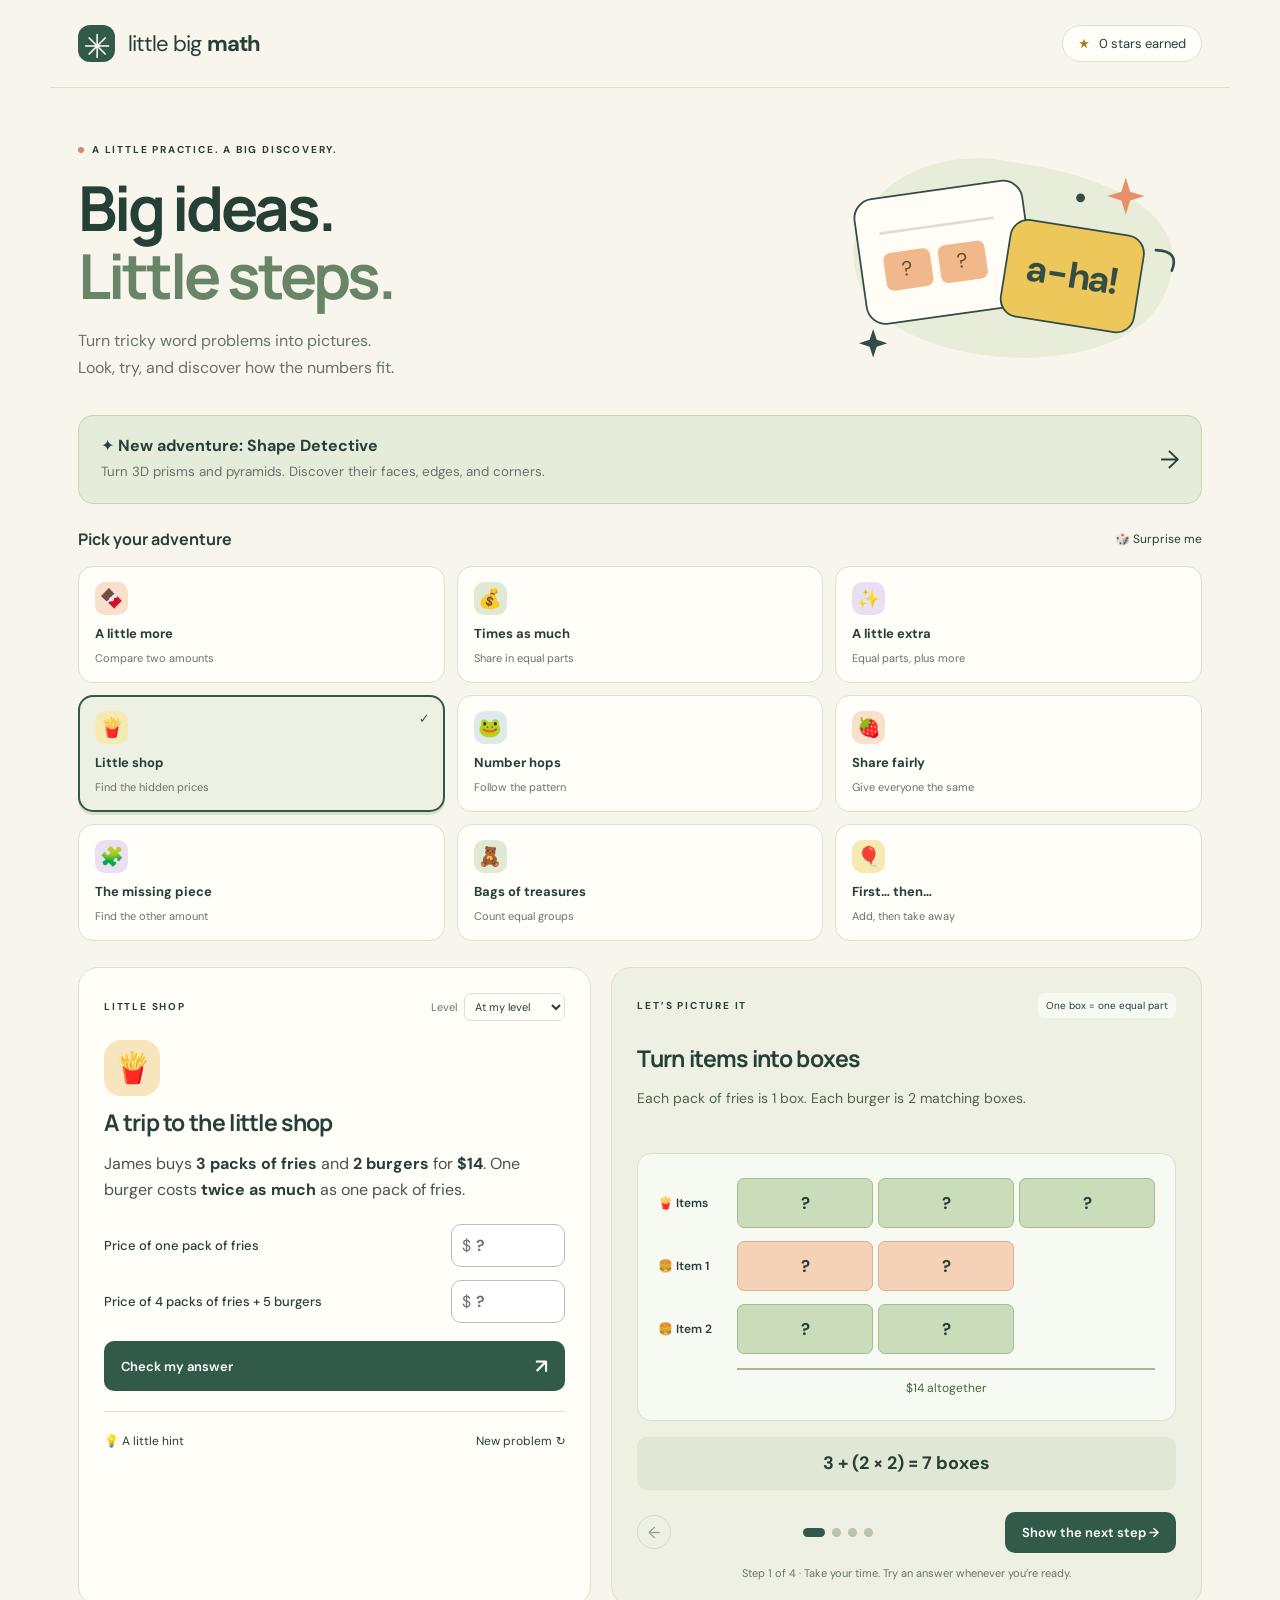
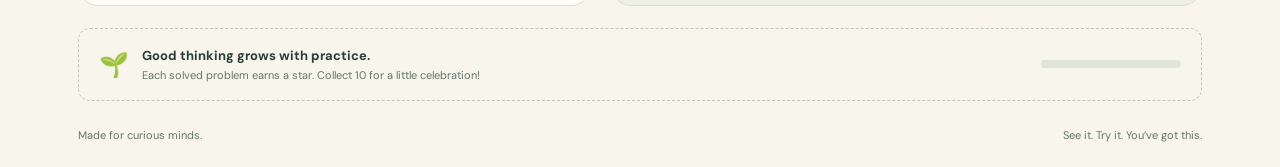
==== index.html @ cbedbbed "initial commit" ====
<!doctype html>
<html lang="en">
<head>
  <meta charset="UTF-8">
  <meta name="viewport" content="width=device-width, initial-scale=1">
  <meta name="theme-color" content="#f7f5ec">
  <title>Little Big Math · See it. Solve it.</title>
  <link rel="stylesheet" href="styles.css">
  <link rel="stylesheet" href="geometry.css">
  <script defer src="app.js"></script>
</head>
<body>
  <header class="topbar">
    <a class="brand" href="./"><span class="brand-mark" aria-hidden="true">✳</span> little big <b>math</b></a>
    <div class="stars" aria-label="Problems solved"><span aria-hidden="true">★</span> <span id="star-count">0</span> stars earned</div>
  </header>
  <main>
    <section class="hero">
      <div>
        <p class="eyebrow"><span class="tiny-dot"></span> A LITTLE PRACTICE. A BIG DISCOVERY.</p>
        <h1>Big ideas.<br><span>Little steps.</span></h1>
        <p class="hero-description">Turn tricky word problems into pictures.<br>Look, try, and discover how the numbers fit.</p>
      </div>
      <div class="hero-art" aria-hidden="true">
        <svg viewBox="0 0 440 260" xmlns="http://www.w3.org/2000/svg">
          <path d="M60 173C13 92 100 5 210 20S444 74 397 174s-289 85-337-1" fill="#e8edda"/>
          <g transform="rotate(-8 160 124)"><rect x="54" y="52" width="191" height="142" rx="22" fill="#fffdf6" stroke="#314d45" stroke-width="2"/><path d="M80 92h130" stroke="#dedfd1" stroke-width="3"/><rect x="80" y="115" width="53" height="43" rx="8" fill="#f1b98b"/><rect x="142" y="115" width="53" height="43" rx="8" fill="#f1b98b"/><text x="106" y="143" text-anchor="middle" font-size="23" fill="#68472d">?</text><text x="168" y="143" text-anchor="middle" font-size="23" fill="#68472d">?</text></g>
          <g transform="rotate(9 285 155)"><rect x="217" y="95" width="152" height="110" rx="20" fill="#eec75a" stroke="#314d45" stroke-width="2"/><text x="293" y="163" text-anchor="middle" font-size="42" font-weight="bold" fill="#314d45">a-ha!</text></g>
          <path d="m354 40 5 16 16 5-16 5-5 16-5-16-16-5 16-5z" fill="#e8906b"/><path d="m69 211 4 12 12 4-12 4-4 12-4-12-12-4 12-4z" fill="#314d45"/>
          <circle cx="303" cy="63" r="5" fill="#314d45"/><path d="M388 122q27 1 18 23" fill="none" stroke="#314d45" stroke-width="3" stroke-linecap="round"/>
        </svg>
      </div>
    </section>

    <section class="practice" aria-label="Math practice">
      <a class="geometry-link" href="geometry.html"><span><strong>✦ New adventure: Shape Detective</strong><small>Turn 3D prisms and pyramids. Discover their faces, edges, and corners.</small></span><span aria-hidden="true">→</span></a>
      <div class="section-heading"><h2>Pick your adventure</h2><button class="text-button" id="mix-button">🎲 Surprise me</button></div>
      <div class="topics" role="group" aria-label="Problem type">
        <button class="topic" data-topic="difference"><span class="topic-icon peach">🍫</span><strong>A little more</strong><small>Compare two amounts</small></button>
        <button class="topic" data-topic="ratio"><span class="topic-icon green">💰</span><strong>Times as much</strong><small>Share in equal parts</small></button>
        <button class="topic" data-topic="extra"><span class="topic-icon lilac">✨</span><strong>A little extra</strong><small>Equal parts, plus more</small></button>
        <button class="topic" data-topic="shop"><span class="topic-icon yellow">🍟</span><strong>Little shop</strong><small>Find the hidden prices</small></button>
        <button class="topic" data-topic="count"><span class="topic-icon blue">🐸</span><strong>Number hops</strong><small>Follow the pattern</small></button>
        <button class="topic" data-topic="sharing"><span class="topic-icon peach">🍓</span><strong>Share fairly</strong><small>Give everyone the same</small></button>
        <button class="topic" data-topic="missing"><span class="topic-icon lilac">🧩</span><strong>The missing piece</strong><small>Find the other amount</small></button>
        <button class="topic" data-topic="groups"><span class="topic-icon green">🧸</span><strong>Bags of treasures</strong><small>Count equal groups</small></button>
        <button class="topic" data-topic="twoStep"><span class="topic-icon yellow">🎈</span><strong>First… then…</strong><small>Add, then take away</small></button>
      </div>

      <div class="workspace">
        <section class="problem-card" aria-labelledby="problem-title">
          <div class="card-top"><span class="eyebrow" id="topic-caption">LITTLE SHOP</span><label class="difficulty">Level <select id="difficulty"><option value="easy">At my level</option><option value="medium">A little harder</option><option value="large">Big challenge</option></select></label></div>
          <div class="story-icon" id="story-icon" aria-hidden="true">🍟</div>
          <h2 id="problem-title">A trip to the little shop</h2>
          <p class="story" id="story"></p>
          <form id="answer-form" novalidate>
            <div id="answer-fields"></div>
            <button class="primary check" type="submit">Check my answer <span aria-hidden="true">↗</span></button>
          </form>
          <div class="feedback" id="feedback" role="status" aria-live="polite"></div>
          <div class="problem-actions"><button class="text-button" id="hint-button">💡 A little hint</button><button class="text-button" id="new-button">New problem <span aria-hidden="true">↻</span></button></div>
          <p class="hint" id="hint" hidden></p>
        </section>

        <section class="visual-card" aria-labelledby="visual-title">
          <div class="card-top"><span class="eyebrow">LET’S PICTURE IT</span><span class="picture-badge">One box = one equal part</span></div>
          <h2 id="visual-title">See the story</h2>
          <p class="step-description" id="step-description"></p>
          <div id="diagram" class="diagram" aria-live="polite"></div>
          <div class="equation" id="equation"></div>
          <div class="step-controls"><button id="previous-step" class="round-button" aria-label="Previous explanation step">←</button><div id="step-dots" class="step-dots" role="group" aria-label="Explanation steps"></div><button id="next-step" class="primary">Show the next step →</button></div>
          <p class="visual-note" id="visual-note">Take your time. You can try an answer at any step.</p>
        </section>
      </div>
      <div class="encouragement"><span aria-hidden="true">🌱</span><div><strong>Good thinking grows with practice.</strong><span>Each solved problem earns a star. Collect 10 for a little celebration!</span></div><div class="progress-track" aria-label="Progress toward 10 stars"><div id="progress-fill"></div></div></div>
    </section>
  </main>
  <footer>Made for curious minds. <span>See it. Try it. You’ve got this.</span></footer>
  <div id="celebration" class="celebration" role="status" aria-live="polite"></div>
</body>
</html>
---- styles.css ----
@import url('https://fonts.googleapis.com/css2?family=DM+Sans:wght@400;500;600;700&family=Manrope:wght@400;500;600;700;800&display=swap');
:root{--bg:#f7f5ec;--paper:#fffef9;--ink:#263f37;--muted:#66746a;--line:#dedfd3;--green:#315b48;--peach:#f5d2b7;--yellow:#f0cd65;--soft:#edf0e3}
*{box-sizing:border-box}body{margin:0;background:var(--bg);color:var(--ink);font-family:'DM Sans',system-ui,sans-serif;font-size:16px}button,input,select{font:inherit}button{cursor:pointer}button,a,input,select{outline-offset:5px}button:focus-visible,a:focus-visible,input:focus-visible,select:focus-visible{outline:3px solid #9071c4}button{transition:background .15s,transform .15s}button:active{transform:translateY(1px)}button:disabled{cursor:default;opacity:.45}button[hidden],[hidden]{display:none!important}.topbar,main,footer{max-width:1180px;margin:auto}.topbar{display:flex;align-items:center;justify-content:space-between;padding:25px 28px;border-bottom:1px solid var(--line)}.brand{display:flex;align-items:center;gap:6px;text-decoration:none;color:var(--ink);font-size:22px;letter-spacing:-1px}.brand-mark{display:grid;place-items:center;background:var(--green);color:var(--bg);width:37px;height:37px;border-radius:12px;margin-right:7px;font-size:33px}.stars{border:1px solid var(--line);border-radius:30px;padding:9px 15px;font-size:13px;background:var(--paper)}.stars>span:first-child{color:#aa7a12;margin-right:6px}.hero{padding:45px 28px 34px;display:flex;align-items:center;justify-content:space-between;gap:30px}.eyebrow{font-size:10px;letter-spacing:1.8px;font-weight:700;display:flex;align-items:center;gap:8px}.tiny-dot{width:6px;height:6px;background:#dc855a;border-radius:50%}h1,h2{font-family:Manrope,system-ui,sans-serif}h1{font-size:clamp(42px,5vw,62px);line-height:1.1;letter-spacing:-3px;margin:18px 0}h1 span{color:#688568}.hero-description{font-size:16px;line-height:1.65;color:var(--muted);margin:0}.hero-art{width:390px;max-width:43%}.hero-art svg{width:100%;display:block}.practice{padding:0 28px}.section-heading{display:flex;align-items:center;justify-content:space-between;margin-bottom:15px}.section-heading h2{font-size:16px;margin:0}.section-heading>span{color:var(--muted);font-size:12px}.topics{display:grid;grid-template-columns:repeat(5,1fr);gap:12px;margin-bottom:26px}.topic{position:relative;border:1px solid var(--line);background:var(--paper);border-radius:15px;text-align:left;padding:15px 16px;min-height:112px;color:var(--ink)}.topic:hover{border-color:var(--green);background:#f0f2e7}.topic[aria-pressed=true]{border:2px solid var(--green);padding:14px 15px;background:#edf1e4;box-shadow:0 3px 0 #d9dfce}.topic[aria-pressed=true]:after{content:'✓';position:absolute;right:13px;top:13px;font-size:13px;color:var(--green)}.topic-icon{display:grid;place-items:center;width:33px;height:33px;border-radius:10px;font-size:19px;margin-bottom:10px}.peach{background:#f8e0cb}.green{background:#e0e9d3}.lilac{background:#e9e0f3}.yellow{background:#f7e9b2}.blue{background:#dcebea}.topic strong{display:block;font-size:13px;margin-bottom:4px}.topic small{font-size:11px;color:var(--muted)}.workspace{display:grid;grid-template-columns:1fr 1.15fr;gap:20px;align-items:stretch}.problem-card,.visual-card{border:1px solid var(--line);border-radius:20px;padding:25px;background:var(--paper);min-width:0}.visual-card{background:#edf0e3;display:flex;flex-direction:column}.card-top{display:flex;align-items:center;justify-content:space-between;gap:10px}.difficulty{display:flex;align-items:center;gap:7px;color:var(--muted);font-size:11px}.difficulty select{font-size:11px;border:1px solid var(--line);border-radius:7px;padding:5px 6px;background:var(--paper);color:var(--ink)}.story-icon{margin:19px 0 12px;font-size:30px;width:56px;height:56px;display:grid;place-items:center;background:#f8e5be;border-radius:17px}.problem-card h2,.visual-card h2{font-size:23px;letter-spacing:-.7px;margin:0 0 13px;line-height:1.3}.story{font-size:16px;line-height:1.65;margin:0 0 21px;color:#44554a}.story strong{color:var(--ink)}.answer-row{display:flex;align-items:center;justify-content:space-between;gap:16px;margin-bottom:13px}.answer-row label{font-size:13px;font-weight:500;flex:1}.input-wrap{display:flex;align-items:center;background:#fff;border:1px solid #b7c3b2;border-radius:10px;width:114px;flex-shrink:0;padding:0 10px;gap:5px}.input-wrap span{color:var(--muted)}.input-wrap input{border:0;width:100%;min-width:0;padding:10px 0;background:transparent;color:var(--ink);font-weight:700;outline-offset:2px}.input-wrap:focus-within{border-color:var(--green);box-shadow:0 0 0 2px #d1e0cc}.input-wrap:has(input[aria-invalid=true]){border-color:#ad633c;background:#fff4ec}.primary{border:0;background:var(--green);color:white;border-radius:10px;padding:12px 17px;font-weight:600;font-size:13px}.primary:hover{background:#234636}.check{width:100%;display:flex;justify-content:space-between;align-items:center;margin-top:18px}.check>span{font-size:20px}.feedback{font-size:13px;line-height:1.5;margin-top:13px}.feedback.success{color:#2c6240;background:#eaf3e4;padding:12px;border-radius:10px}.feedback.try{color:#8c492a;background:#fff1e4;padding:12px;border-radius:10px}.problem-actions{display:flex;justify-content:space-between;border-top:1px solid var(--line);margin-top:20px;padding-top:17px;gap:10px}.text-button{border:0;background:none;color:var(--ink);font-size:12px;padding:4px 0}.text-button:hover{text-decoration:underline}.hint{font-size:13px;line-height:1.5;padding:12px;border-left:3px solid #d7a841;background:#fcf2d7;border-radius:0 8px 8px 0}.picture-badge{font-size:10px;padding:6px 8px;background:#fff9;border-radius:6px;white-space:nowrap}.visual-card h2{margin-top:26px}.step-description{margin:0;color:#53634f;font-size:14px;line-height:1.6;min-height:45px}.diagram{background:#fff9;border:1px solid #d9dfcd;border-radius:14px;padding:24px 20px;min-height:174px;margin:21px 0 16px;display:flex;flex-direction:column;justify-content:center;gap:13px}.model-row{display:grid;grid-template-columns:69px 1fr;align-items:center;gap:10px}.model-label{font-size:12px;font-weight:600}.model-parts{display:flex;align-items:stretch;gap:5px;min-width:0}.part{flex:1;min-width:0;background:#cbdcbb;border:1px solid #a6bb93;border-radius:7px;padding:13px 3px;text-align:center;font-size:17px;font-weight:700;position:relative}.model-row:nth-child(2) .part{background:var(--peach);border-color:#d9b290}.extra-part{display:flex;align-items:center;justify-content:center;background:var(--yellow);border:1px dashed #aa8732;border-radius:7px;min-width:49px;font-size:13px;font-weight:700;padding:7px}.extra-part.aside{opacity:.65;text-decoration:line-through}.total-brace{font-size:12px;text-align:center;border-top:2px solid #a9b5a1;margin:1px 0 0 79px;padding-top:10px;color:#4b6244}.aside-note{font-size:12px;text-align:center;color:#6c632d}.equation{background:#e0e7d4;padding:13px;border-radius:10px;text-align:center;min-height:48px;font-weight:700;font-size:18px;display:flex;align-items:center;justify-content:center;line-height:1.5}.equation:empty{background:transparent}.step-controls{display:flex;align-items:center;justify-content:space-between;gap:10px;margin-top:auto;padding-top:22px}.round-button{width:34px;height:34px;background:transparent;border:1px solid #b7c3ad;border-radius:50%;color:var(--ink)}.step-dots{display:flex;gap:7px}.step-dot{width:9px;height:9px;padding:0;border:0;border-radius:50%;background:#b8c4ae}.step-dot[aria-current=step]{background:var(--green);width:22px;border-radius:10px}.visual-note{font-size:11px;text-align:center;color:var(--muted);margin:13px 0 0}.encouragement{display:flex;align-items:center;gap:13px;border:1px dashed #c2cbb6;border-radius:12px;padding:18px 20px;margin:22px 0}.encouragement>span{font-size:24px}.encouragement strong,.encouragement div>span{display:block}.encouragement strong{font-size:13px;margin-bottom:4px}.encouragement div>span{font-size:11px;color:var(--muted)}.progress-track{height:8px;width:140px;background:#e1e5d7;border-radius:10px;margin-left:auto;overflow:hidden}.progress-track>div{height:100%;background:#729866;border-radius:10px;transition:width .3s}footer{padding:5px 28px 25px;color:var(--muted);font-size:11px;display:flex;justify-content:space-between}.hops{display:flex;gap:6px;align-items:center;justify-content:center;flex-wrap:wrap}.hop{display:flex;flex-direction:column;align-items:center;gap:5px}.hop-number{width:44px;height:44px;display:grid;place-items:center;border-radius:50%;background:#cbdcbb;font-size:13px;font-weight:700}.hop-number.current{background:var(--yellow)}.hop-arrow{font-size:10px;color:#58674e}.hop-rule{font-size:12px;text-align:center;color:#596a50;line-height:1.6}.shop-mini{font-size:11px;text-align:center;color:var(--muted)}.celebration{position:fixed;bottom:24px;left:50%;transform:translateX(-50%);background:var(--green);color:white;padding:17px 24px;border-radius:15px;box-shadow:0 5px 30px #263f3733;font-weight:600;display:none;max-width:90%;text-align:center;z-index:10}.celebration.visible{display:block;animation:pop .3s ease-out}@keyframes pop{from{transform:translate(-50%,20px);opacity:0}to{transform:translate(-50%,0);opacity:1}}
.part{flex:0 0 calc((100% - var(--reserve,0px) - (var(--slots,4) - 1)*5px)/var(--slots,4));font-size:clamp(11px,1.4vw,17px)}.receipt-line{display:flex;justify-content:space-between;gap:12px;border-bottom:1px dashed #cad1bf;padding:12px 0;font-size:14px}.receipt-line strong{white-space:nowrap}
.topics{grid-template-columns:repeat(3,1fr)}.treasure-groups{display:grid;grid-template-columns:repeat(auto-fit,minmax(95px,1fr));gap:9px}.treasure-card{padding:12px;background:#fffdf6;border:1px solid #d4dec8;border-radius:10px;min-width:0}.treasure-card>strong{font-size:11px;display:block;margin-bottom:9px;color:#53634f}.treasure-pile{display:flex;flex-wrap:wrap;gap:5px;align-items:center;min-height:28px}.treasure-token{font-size:19px;position:relative}.treasure-token.taken{opacity:.35}.treasure-token.taken:after{content:'';position:absolute;left:0;right:0;top:50%;height:2px;background:#8a3f29;transform:rotate(-35deg)}.unknown-treasure{font-size:27px;font-weight:700;color:#a6743b}.treasure-number{font-weight:700;font-size:18px}.whole-total{border-top:1px dashed #a9b5a1;padding-top:11px;text-align:center;font-size:13px;color:#4b6244}
@media(min-width:1400px){.hero{padding-top:55px;padding-bottom:44px}.topics{margin-bottom:30px}.problem-card,.visual-card{padding:30px}}
@media(max-width:850px){.topics{gap:8px}.topic{padding:12px 10px}.topic[aria-pressed=true]{padding:11px 9px}.topic small{font-size:10px}.workspace{gap:14px}.problem-card,.visual-card{padding:20px}.picture-badge{display:none}.model-row{grid-template-columns:58px 1fr}.total-brace{margin-left:68px}.step-controls .primary{padding:12px 10px;font-size:11px}.diagram{padding:20px 12px}.hero-art{max-width:40%}}
@media(max-width:640px){.topbar{padding:18px}.brand{font-size:19px}.stars{font-size:11px;padding:8px 10px}.hero{padding:30px 18px 26px;gap:4px}.hero .eyebrow{font-size:8px;letter-spacing:1px}h1{font-size:43px;letter-spacing:-2px}.hero-description{font-size:13px}.hero-art{max-width:34%;min-width:95px}.practice{padding:0 18px}.section-heading>span{display:none}.topics{grid-template-columns:repeat(3,1fr);gap:9px}.topic{min-height:108px}.topic strong{font-size:12px}.topic small{font-size:10px;line-height:1.4;display:block}.workspace{grid-template-columns:1fr}.problem-card,.visual-card{padding:22px}.visual-card{min-height:420px}.picture-badge{display:block;font-size:9px}.encouragement{padding:15px 12px}.encouragement div>span{line-height:1.5}.progress-track{width:55px;flex-shrink:0}footer{padding:5px 18px 22px;font-size:10px;gap:15px}.model-row{grid-template-columns:62px 1fr}.total-brace{margin-left:72px}.step-controls .primary{font-size:12px}.celebration{font-size:13px}}
@media(max-width:380px){.model-row{grid-template-columns:1fr;gap:6px}.total-brace{margin-left:0}.picture-badge{display:none}.diagram{padding:20px 12px}}
@media(prefers-reduced-motion:reduce){*{animation:none!important;transition:none!important}}
---- geometry.css ----
.back-link{color:var(--ink);font-size:13px;text-decoration:none}.back-link:hover{text-decoration:underline}.geometry-main{padding:0 28px}.geometry-hero{padding:35px 0 28px}.geometry-hero h1{font-size:clamp(37px,4.5vw,54px)}.geometry-hero>p:last-child{color:var(--muted);line-height:1.7;font-size:15px}.geometry-layout{display:grid;grid-template-columns:1.4fr 1fr;gap:22px;align-items:start}.shape-card,.learning-card{background:var(--paper);border:1px solid var(--line);border-radius:20px;padding:25px;min-width:0}.learning-card{background:#edf0e3}.shape-controls{display:flex;justify-content:space-between;gap:12px;align-items:center;flex-wrap:wrap}.family-switch{display:flex;background:#edf0e3;border-radius:10px;padding:4px;gap:3px}.family-switch button{padding:9px 16px;border:0;background:transparent;border-radius:7px;color:var(--ink);font-weight:700;font-size:13px}.family-switch button[aria-pressed=true]{background:var(--green);color:white}.shape-controls label{font-size:11px;color:var(--muted)}.shape-controls select{display:block;border:1px solid #bdcbb2;border-radius:8px;background:white;padding:9px;margin-top:4px;color:var(--ink);font-size:12px;max-width:100%}.shape-card h2{font-size:25px;letter-spacing:-.7px;margin:23px 0 9px}.solid-story{font-size:14px;line-height:1.7;color:var(--muted);min-height:45px}.view-tabs{display:flex;gap:5px;flex-wrap:wrap;margin:18px 0 10px}.view-tabs button,.lesson-tabs button{font-size:11px;border:1px solid #c9d2bf;border-radius:7px;padding:8px 10px;color:var(--ink);background:transparent}.view-tabs button[aria-pressed=true],.lesson-tabs button[aria-pressed=true]{background:var(--green);border-color:var(--green);color:white}.model-stage{position:relative;background:radial-gradient(ellipse at 50% 85%,#dfe7d4 0%,#eef2e6 40%,#f5f6ed 75%);border:1px solid #d9dfcd;border-radius:15px;overflow:hidden}.model-stage svg{width:100%;display:block;touch-action:none;cursor:grab;user-select:none}.model-stage svg:active{cursor:grabbing}.stage-note{position:absolute;bottom:12px;left:0;right:0;text-align:center;font-size:10px;color:#637157;pointer-events:none}.rotate-controls{display:flex;justify-content:center;gap:7px;margin:12px 0}.rotate-controls button{background:white;border:1px solid #c2ceba;color:var(--ink);border-radius:8px;min-width:36px;padding:8px;font-size:12px}.display-controls{display:flex;justify-content:center;gap:20px;flex-wrap:wrap;font-size:12px;margin:18px 0}.display-controls label{display:flex;align-items:center;gap:5px}.display-controls input{accent-color:var(--green)}.spread-control{display:grid;grid-template-columns:1fr 1fr;gap:7px;font-size:12px;align-items:center;border-top:1px solid var(--line);padding-top:16px}.spread-control input{width:100%;accent-color:var(--green)}.spread-control>span{grid-column:1/-1;font-size:10px;color:var(--muted)}.hidden-note{font-size:11px;color:var(--muted);line-height:1.7;margin:17px 0 0}.learning-card h2{font-size:23px;margin:15px 0 20px}.definition{display:flex;gap:12px;align-items:start;margin:16px 0}.definition-icon{width:34px;height:34px;border-radius:10px;display:grid;place-items:center;flex-shrink:0;font-size:21px}.face-icon{background:#d4e4c5;color:#467237}.edge-icon{background:#f8ddc9;color:#b36841}.vertex-icon{background:#e6dcf2;color:#8057af}.definition strong{font-size:13px}.definition p{font-size:12px;line-height:1.6;color:var(--muted);margin:4px 0}.base-preview{display:flex;gap:12px;align-items:center;border-top:1px solid #d0d9c5;padding-top:15px;margin-top:20px}.base-preview svg{width:95px;flex-shrink:0}.base-preview strong{font-size:13px}.base-preview p{font-size:12px;line-height:1.6;color:var(--muted);margin:6px 0}.lesson-box{background:#fffdf8;border:1px solid #d3ddc7;border-radius:12px;padding:18px;margin-top:18px}.lesson-tabs{display:flex;gap:5px;flex-wrap:wrap;margin:13px 0}.lesson-tabs button{padding:6px 9px}.lesson-box h3{font-size:16px;line-height:1.5;margin:14px 0 7px}.lesson-box>p:not(.eyebrow){font-size:13px;line-height:1.8;color:#556550;margin:0}.lesson-equation{background:#e8edde;padding:12px;border-radius:8px;font-weight:700;font-size:16px;margin-top:12px;line-height:1.6;text-align:center}.shape-totals{display:grid;grid-template-columns:repeat(3,1fr);gap:8px;margin-top:18px}.shape-totals button{border:1px solid #c7d2bd;border-radius:10px;padding:13px 4px;background:#fff9;color:var(--ink)}.shape-totals strong,.shape-totals span{display:block}.shape-totals strong{font-size:26px}.shape-totals span{font-size:11px;margin-top:4px}.notice-box{font-size:12px;line-height:1.7;color:#546449;border-top:1px dashed #bac7ad;padding-top:15px;margin-top:18px}.count-panel{background:#f2ebfa;border:1px solid #d7c8e5;border-radius:12px;padding:15px;margin-top:18px}.count-heading{display:flex;justify-content:space-between;align-items:center;gap:10px}.count-heading strong{font-size:13px}.count-heading button{font-size:10px}.count-panel p{font-size:11px;line-height:1.7;color:#695776}.part-buttons{display:flex;gap:6px;flex-wrap:wrap}.part-buttons button{border:1px solid #bda9d3;background:#fff;border-radius:8px;padding:8px;min-width:34px;font-size:11px;color:#67418e}.part-buttons button[aria-pressed=true]{background:#8057af;color:white;border-color:#8057af}.geometry-practice{display:grid;grid-template-columns:1fr 1fr;gap:40px;background:#e9eddf;border:1px solid #d1dac7;border-radius:18px;padding:27px;margin:24px 0}.geometry-practice h2{font-size:23px;margin:12px 0}.geometry-practice p{font-size:13px;line-height:1.7;color:var(--muted)}.quiz-inputs{display:grid;grid-template-columns:repeat(3,1fr);gap:10px;margin:12px 0 16px}.quiz-inputs label{font-size:12px}.quiz-inputs input{display:block;width:100%;border:1px solid #b7c6ad;border-radius:8px;background:white;color:var(--ink);padding:12px;margin-top:8px;font-size:19px;font-weight:700}.quiz-inputs input[aria-invalid=true]{border-color:#ae5d38;background:#fff3e8}#quiz-feedback{font-size:13px;line-height:1.7;margin-top:13px}#quiz-feedback.success{color:#2c6240}#quiz-feedback.try{color:#924c2e}.hands-on{display:flex;gap:18px;padding:12px 5px 25px}.hands-on>span{font-size:32px}.hands-on h2{font-size:17px;margin:0 0 8px}.hands-on p{font-size:13px;line-height:1.8;color:var(--muted);margin:0;max-width:840px}.solid-label{font-size:12px;font-weight:700;fill:#263f37;paint-order:stroke;stroke:#fffdf6;stroke-width:4px;stroke-linejoin:round;pointer-events:none}.solid-part{cursor:pointer}.solid-part:focus{outline:none;filter:drop-shadow(0 0 3px #8057af)}.geometry-link{display:flex;align-items:center;justify-content:space-between;gap:20px;background:#e6ecda;border:1px solid #c6d4b8;border-radius:15px;padding:19px 22px;color:var(--ink);text-decoration:none;margin-bottom:23px}.geometry-link strong{display:block;font-size:16px}.geometry-link small{display:block;color:var(--muted);line-height:1.7;margin-top:5px}.geometry-link>span:last-child{font-size:25px}.geometry-link:hover{background:#dce6cf}
@media(max-width:850px){.geometry-layout{grid-template-columns:1.1fr 1fr;gap:14px}.shape-card,.learning-card{padding:18px}.shape-controls{gap:8px}.family-switch button{padding:8px 12px}.view-tabs button{padding:7px}.geometry-practice{gap:22px}}
@media(max-width:680px){.geometry-main{padding:0 18px}.geometry-hero{padding-top:25px}.geometry-layout,.geometry-practice{grid-template-columns:1fr}.shape-card,.learning-card{padding:20px}.geometry-hero h1{font-size:38px;letter-spacing:-2px}.geometry-hero>p:last-child{font-size:13px}.model-stage{min-height:230px}.shape-controls select{max-width:165px}.shape-controls{align-items:start}.geometry-practice{padding:22px;gap:20px}.spread-control{grid-template-columns:1fr}.spread-control span{grid-column:auto}.count-heading{align-items:start}.view-tabs{gap:4px}.view-tabs button{font-size:10px}.geometry-link{padding:17px}.geometry-link strong{font-size:14px}.geometry-link small{font-size:11px}.back-link{font-size:11px}}
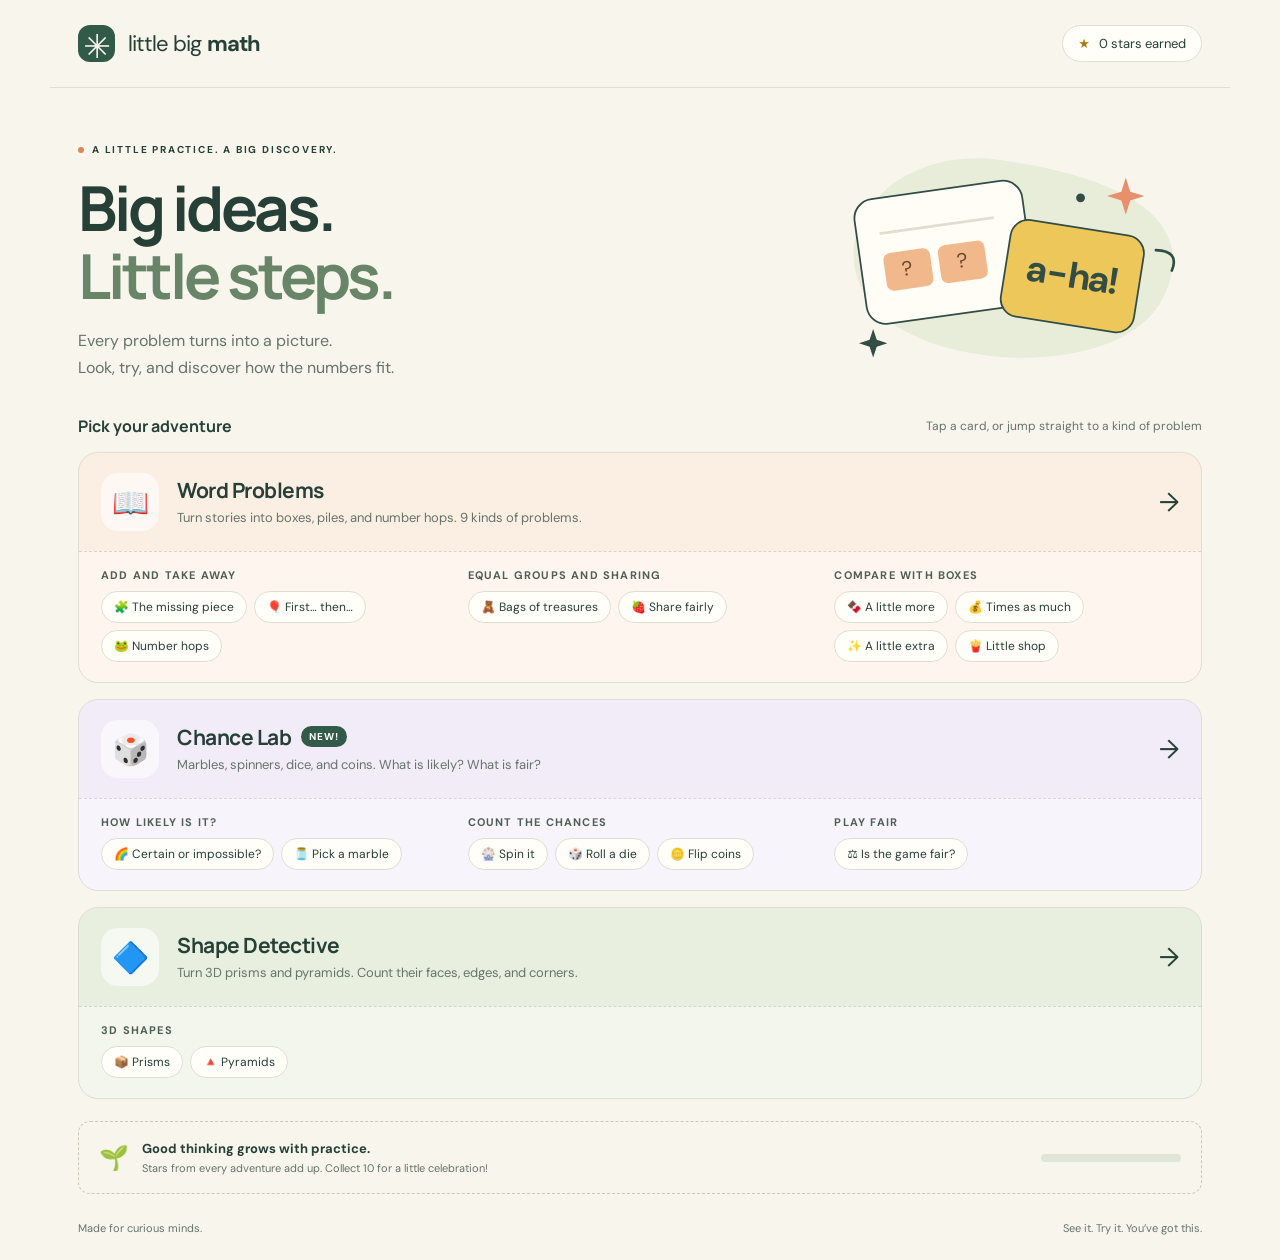
==== commit 1f63a697: "add probability lab" ====
--- a/index.html
+++ b/index.html
@@ -6,12 +6,10 @@
   <meta name="theme-color" content="#f7f5ec">
   <title>Little Big Math · See it. Solve it.</title>
   <link rel="stylesheet" href="styles.css">
-  <link rel="stylesheet" href="geometry.css">
-  <script defer src="app.js"></script>
 </head>
 <body>
   <header class="topbar">
-    <a class="brand" href="./"><span class="brand-mark" aria-hidden="true">✳</span> little big <b>math</b></a>
+    <a class="brand" href="index.html"><span class="brand-mark" aria-hidden="true">✳</span> little big <b>math</b></a>
     <div class="stars" aria-label="Problems solved"><span aria-hidden="true">★</span> <span id="star-count">0</span> stars earned</div>
   </header>
   <main>
@@ -19,7 +17,7 @@
       <div>
         <p class="eyebrow"><span class="tiny-dot"></span> A LITTLE PRACTICE. A BIG DISCOVERY.</p>
         <h1>Big ideas.<br><span>Little steps.</span></h1>
-        <p class="hero-description">Turn tricky word problems into pictures.<br>Look, try, and discover how the numbers fit.</p>
+        <p class="hero-description">Every problem turns into a picture.<br>Look, try, and discover how the numbers fit.</p>
       </div>
       <div class="hero-art" aria-hidden="true">
         <svg viewBox="0 0 440 260" xmlns="http://www.w3.org/2000/svg">
@@ -32,50 +30,59 @@
       </div>
     </section>
 
-    <section class="practice" aria-label="Math practice">
-      <a class="geometry-link" href="geometry.html"><span><strong>✦ New adventure: Shape Detective</strong><small>Turn 3D prisms and pyramids. Discover their faces, edges, and corners.</small></span><span aria-hidden="true">→</span></a>
-      <div class="section-heading"><h2>Pick your adventure</h2><button class="text-button" id="mix-button">🎲 Surprise me</button></div>
-      <div class="topics" role="group" aria-label="Problem type">
-        <button class="topic" data-topic="difference"><span class="topic-icon peach">🍫</span><strong>A little more</strong><small>Compare two amounts</small></button>
-        <button class="topic" data-topic="ratio"><span class="topic-icon green">💰</span><strong>Times as much</strong><small>Share in equal parts</small></button>
-        <button class="topic" data-topic="extra"><span class="topic-icon lilac">✨</span><strong>A little extra</strong><small>Equal parts, plus more</small></button>
-        <button class="topic" data-topic="shop"><span class="topic-icon yellow">🍟</span><strong>Little shop</strong><small>Find the hidden prices</small></button>
-        <button class="topic" data-topic="count"><span class="topic-icon blue">🐸</span><strong>Number hops</strong><small>Follow the pattern</small></button>
-        <button class="topic" data-topic="sharing"><span class="topic-icon peach">🍓</span><strong>Share fairly</strong><small>Give everyone the same</small></button>
-        <button class="topic" data-topic="missing"><span class="topic-icon lilac">🧩</span><strong>The missing piece</strong><small>Find the other amount</small></button>
-        <button class="topic" data-topic="groups"><span class="topic-icon green">🧸</span><strong>Bags of treasures</strong><small>Count equal groups</small></button>
-        <button class="topic" data-topic="twoStep"><span class="topic-icon yellow">🎈</span><strong>First… then…</strong><small>Add, then take away</small></button>
+    <section class="practice" aria-labelledby="adventures-title">
+      <div class="section-heading"><h2 id="adventures-title">Pick your adventure</h2><span>Tap a card, or jump straight to a kind of problem</span></div>
+      <div class="adventures">
+        <article class="adventure peach-card">
+          <a class="adventure-main" href="word-problems.html">
+            <span class="adventure-icon" aria-hidden="true">📖</span>
+            <span class="adventure-text"><strong>Word Problems</strong><small>Turn stories into boxes, piles, and number hops. 9 kinds of problems.</small></span>
+            <span class="adventure-go" aria-hidden="true">→</span>
+          </a>
+          <div class="adventure-groups">
+            <div><h3>Add and take away</h3><ul class="chips"><li><a href="word-problems.html#missing">🧩 The missing piece</a></li><li><a href="word-problems.html#twoStep">🎈 First… then…</a></li><li><a href="word-problems.html#count">🐸 Number hops</a></li></ul></div>
+            <div><h3>Equal groups and sharing</h3><ul class="chips"><li><a href="word-problems.html#groups">🧸 Bags of treasures</a></li><li><a href="word-problems.html#sharing">🍓 Share fairly</a></li></ul></div>
+            <div><h3>Compare with boxes</h3><ul class="chips"><li><a href="word-problems.html#difference">🍫 A little more</a></li><li><a href="word-problems.html#ratio">💰 Times as much</a></li><li><a href="word-problems.html#extra">✨ A little extra</a></li><li><a href="word-problems.html#shop">🍟 Little shop</a></li></ul></div>
+          </div>
+        </article>
+
+        <article class="adventure lilac-card">
+          <a class="adventure-main" href="probability.html">
+            <span class="adventure-icon" aria-hidden="true">🎲</span>
+            <span class="adventure-text"><strong>Chance Lab <em class="new-badge">New!</em></strong><small>Marbles, spinners, dice, and coins. What is likely? What is fair?</small></span>
+            <span class="adventure-go" aria-hidden="true">→</span>
+          </a>
+          <div class="adventure-groups">
+            <div><h3>How likely is it?</h3><ul class="chips"><li><a href="probability.html#words">🌈 Certain or impossible?</a></li><li><a href="probability.html#likely">🫙 Pick a marble</a></li></ul></div>
+            <div><h3>Count the chances</h3><ul class="chips"><li><a href="probability.html#spinner">🎡 Spin it</a></li><li><a href="probability.html#dice">🎲 Roll a die</a></li><li><a href="probability.html#coins">🪙 Flip coins</a></li></ul></div>
+            <div><h3>Play fair</h3><ul class="chips"><li><a href="probability.html#fair">⚖️ Is the game fair?</a></li></ul></div>
+          </div>
+        </article>
+
+        <article class="adventure green-card">
+          <a class="adventure-main" href="geometry.html">
+            <span class="adventure-icon" aria-hidden="true">🔷</span>
+            <span class="adventure-text"><strong>Shape Detective</strong><small>Turn 3D prisms and pyramids. Count their faces, edges, and corners.</small></span>
+            <span class="adventure-go" aria-hidden="true">→</span>
+          </a>
+          <div class="adventure-groups">
+            <div><h3>3D shapes</h3><ul class="chips"><li><a href="geometry.html#prism">📦 Prisms</a></li><li><a href="geometry.html#pyramid">🔺 Pyramids</a></li></ul></div>
+          </div>
+        </article>
       </div>
-
-      <div class="workspace">
-        <section class="problem-card" aria-labelledby="problem-title">
-          <div class="card-top"><span class="eyebrow" id="topic-caption">LITTLE SHOP</span><label class="difficulty">Level <select id="difficulty"><option value="easy">At my level</option><option value="medium">A little harder</option><option value="large">Big challenge</option></select></label></div>
-          <div class="story-icon" id="story-icon" aria-hidden="true">🍟</div>
-          <h2 id="problem-title">A trip to the little shop</h2>
-          <p class="story" id="story"></p>
-          <form id="answer-form" novalidate>
-            <div id="answer-fields"></div>
-            <button class="primary check" type="submit">Check my answer <span aria-hidden="true">↗</span></button>
-          </form>
-          <div class="feedback" id="feedback" role="status" aria-live="polite"></div>
-          <div class="problem-actions"><button class="text-button" id="hint-button">💡 A little hint</button><button class="text-button" id="new-button">New problem <span aria-hidden="true">↻</span></button></div>
-          <p class="hint" id="hint" hidden></p>
-        </section>
-
-        <section class="visual-card" aria-labelledby="visual-title">
-          <div class="card-top"><span class="eyebrow">LET’S PICTURE IT</span><span class="picture-badge">One box = one equal part</span></div>
-          <h2 id="visual-title">See the story</h2>
-          <p class="step-description" id="step-description"></p>
-          <div id="diagram" class="diagram" aria-live="polite"></div>
-          <div class="equation" id="equation"></div>
-          <div class="step-controls"><button id="previous-step" class="round-button" aria-label="Previous explanation step">←</button><div id="step-dots" class="step-dots" role="group" aria-label="Explanation steps"></div><button id="next-step" class="primary">Show the next step →</button></div>
-          <p class="visual-note" id="visual-note">Take your time. You can try an answer at any step.</p>
-        </section>
-      </div>
-      <div class="encouragement"><span aria-hidden="true">🌱</span><div><strong>Good thinking grows with practice.</strong><span>Each solved problem earns a star. Collect 10 for a little celebration!</span></div><div class="progress-track" aria-label="Progress toward 10 stars"><div id="progress-fill"></div></div></div>
+      <div class="encouragement"><span aria-hidden="true">🌱</span><div><strong>Good thinking grows with practice.</strong><span>Stars from every adventure add up. Collect 10 for a little celebration!</span></div><div class="progress-track" aria-label="Progress toward 10 stars"><div id="progress-fill"></div></div></div>
     </section>
   </main>
   <footer>Made for curious minds. <span>See it. Try it. You’ve got this.</span></footer>
-  <div id="celebration" class="celebration" role="status" aria-live="polite"></div>
+  <script>
+    (() => {
+      let stars = 0;
+      try { stars = Math.max(0, Number(localStorage.getItem('little-big-math-stars')) || 0); } catch (_) {}
+      const progress = stars && stars % 10 === 0 ? 10 : stars % 10;
+      document.getElementById('star-count').textContent = stars.toLocaleString('en-US');
+      document.getElementById('progress-fill').style.width = progress * 10 + '%';
+      document.querySelector('.progress-track').setAttribute('aria-label', `${progress} of 10 stars toward a celebration`);
+    })();
+  </script>
 </body>
 </html>
--- a/styles.css
+++ b/styles.css
@@ -8,3 +8,37 @@
 @media(max-width:640px){.topbar{padding:18px}.brand{font-size:19px}.stars{font-size:11px;padding:8px 10px}.hero{padding:30px 18px 26px;gap:4px}.hero .eyebrow{font-size:8px;letter-spacing:1px}h1{font-size:43px;letter-spacing:-2px}.hero-description{font-size:13px}.hero-art{max-width:34%;min-width:95px}.practice{padding:0 18px}.section-heading>span{display:none}.topics{grid-template-columns:repeat(3,1fr);gap:9px}.topic{min-height:108px}.topic strong{font-size:12px}.topic small{font-size:10px;line-height:1.4;display:block}.workspace{grid-template-columns:1fr}.problem-card,.visual-card{padding:22px}.visual-card{min-height:420px}.picture-badge{display:block;font-size:9px}.encouragement{padding:15px 12px}.encouragement div>span{line-height:1.5}.progress-track{width:55px;flex-shrink:0}footer{padding:5px 18px 22px;font-size:10px;gap:15px}.model-row{grid-template-columns:62px 1fr}.total-brace{margin-left:72px}.step-controls .primary{font-size:12px}.celebration{font-size:13px}}
 @media(max-width:380px){.model-row{grid-template-columns:1fr;gap:6px}.total-brace{margin-left:0}.picture-badge{display:none}.diagram{padding:20px 12px}}
 @media(prefers-reduced-motion:reduce){*{animation:none!important;transition:none!important}}
+
+/* Shared page navigation */
+.topbar-right{display:flex;align-items:center;gap:16px}
+.back-link{color:var(--ink);font-size:13px;text-decoration:none}
+.back-link:hover{text-decoration:underline}
+.page-hero{padding:35px 28px 26px}
+.page-hero h1{font-size:clamp(37px,4.5vw,54px)}
+
+/* Landing page: adventure cards */
+.adventures{display:grid;gap:16px;margin-bottom:8px}
+.adventure{border:1px solid var(--line);border-radius:20px;background:var(--paper);overflow:hidden}
+.adventure-main{display:flex;align-items:center;gap:18px;padding:20px 22px;color:var(--ink);text-decoration:none}
+.adventure-main:hover .adventure-go{transform:translateX(4px)}
+.adventure-icon{display:grid;place-items:center;flex-shrink:0;width:58px;height:58px;border-radius:17px;font-size:30px;background:#fff9}
+.adventure-text{flex:1}
+.adventure-text strong{display:flex;align-items:center;gap:10px;font-family:Manrope,system-ui,sans-serif;font-size:21px;letter-spacing:-.5px}
+.adventure-text small{display:block;color:var(--muted);font-size:13px;line-height:1.6;margin-top:4px}
+.adventure-go{font-size:26px;transition:transform .15s}
+.new-badge{font-style:normal;font-family:'DM Sans',system-ui,sans-serif;font-size:10px;letter-spacing:1px;text-transform:uppercase;background:var(--green);color:#fff;border-radius:20px;padding:4px 8px}
+.adventure-groups{display:grid;grid-template-columns:repeat(auto-fit,minmax(220px,1fr));gap:14px 22px;padding:16px 22px 20px;border-top:1px dashed #0002;background:#fff6}
+.adventure-groups h3{font-size:11px;letter-spacing:1.2px;text-transform:uppercase;margin:0 0 9px;color:#4f5f55}
+.chips{list-style:none;padding:0;margin:0;display:flex;flex-wrap:wrap;gap:7px}
+.chips a{display:inline-block;background:var(--paper);border:1px solid var(--line);border-radius:30px;padding:7px 12px;font-size:12px;color:var(--ink);text-decoration:none}
+.chips a:hover{border-color:var(--green);background:#f0f2e7}
+.peach-card{background:#fbeee2}.lilac-card{background:#f2ecf8}.green-card{background:#e9efdf}
+
+/* Word problems: grouped topic buttons */
+.topic-groups{display:grid;grid-template-columns:1.25fr .9fr 1.6fr;gap:16px;margin-bottom:26px}
+.topic-group{min-width:0}
+.topic-group-title{font-size:13px;margin:0 0 10px;display:flex;flex-wrap:wrap;align-items:baseline;gap:6px}
+.topic-group-title small{flex-basis:100%;font-weight:400;font-size:11px;color:var(--muted)}
+.topic-group .topics{grid-template-columns:repeat(auto-fit,minmax(110px,1fr));margin-bottom:0;gap:8px}
+@media(max-width:980px){.topic-groups{grid-template-columns:1fr}.topic-group .topics{grid-template-columns:repeat(auto-fill,minmax(150px,1fr))}}
+@media(max-width:640px){.page-hero{padding:26px 18px 20px}.topbar-right{gap:10px}.back-link{font-size:11px}.adventure-main{padding:16px;gap:13px}.adventure-icon{width:46px;height:46px;font-size:24px}.adventure-text strong{font-size:18px}.adventure-groups{padding:14px 16px 16px}.topic-group .topics{grid-template-columns:repeat(2,1fr)}}
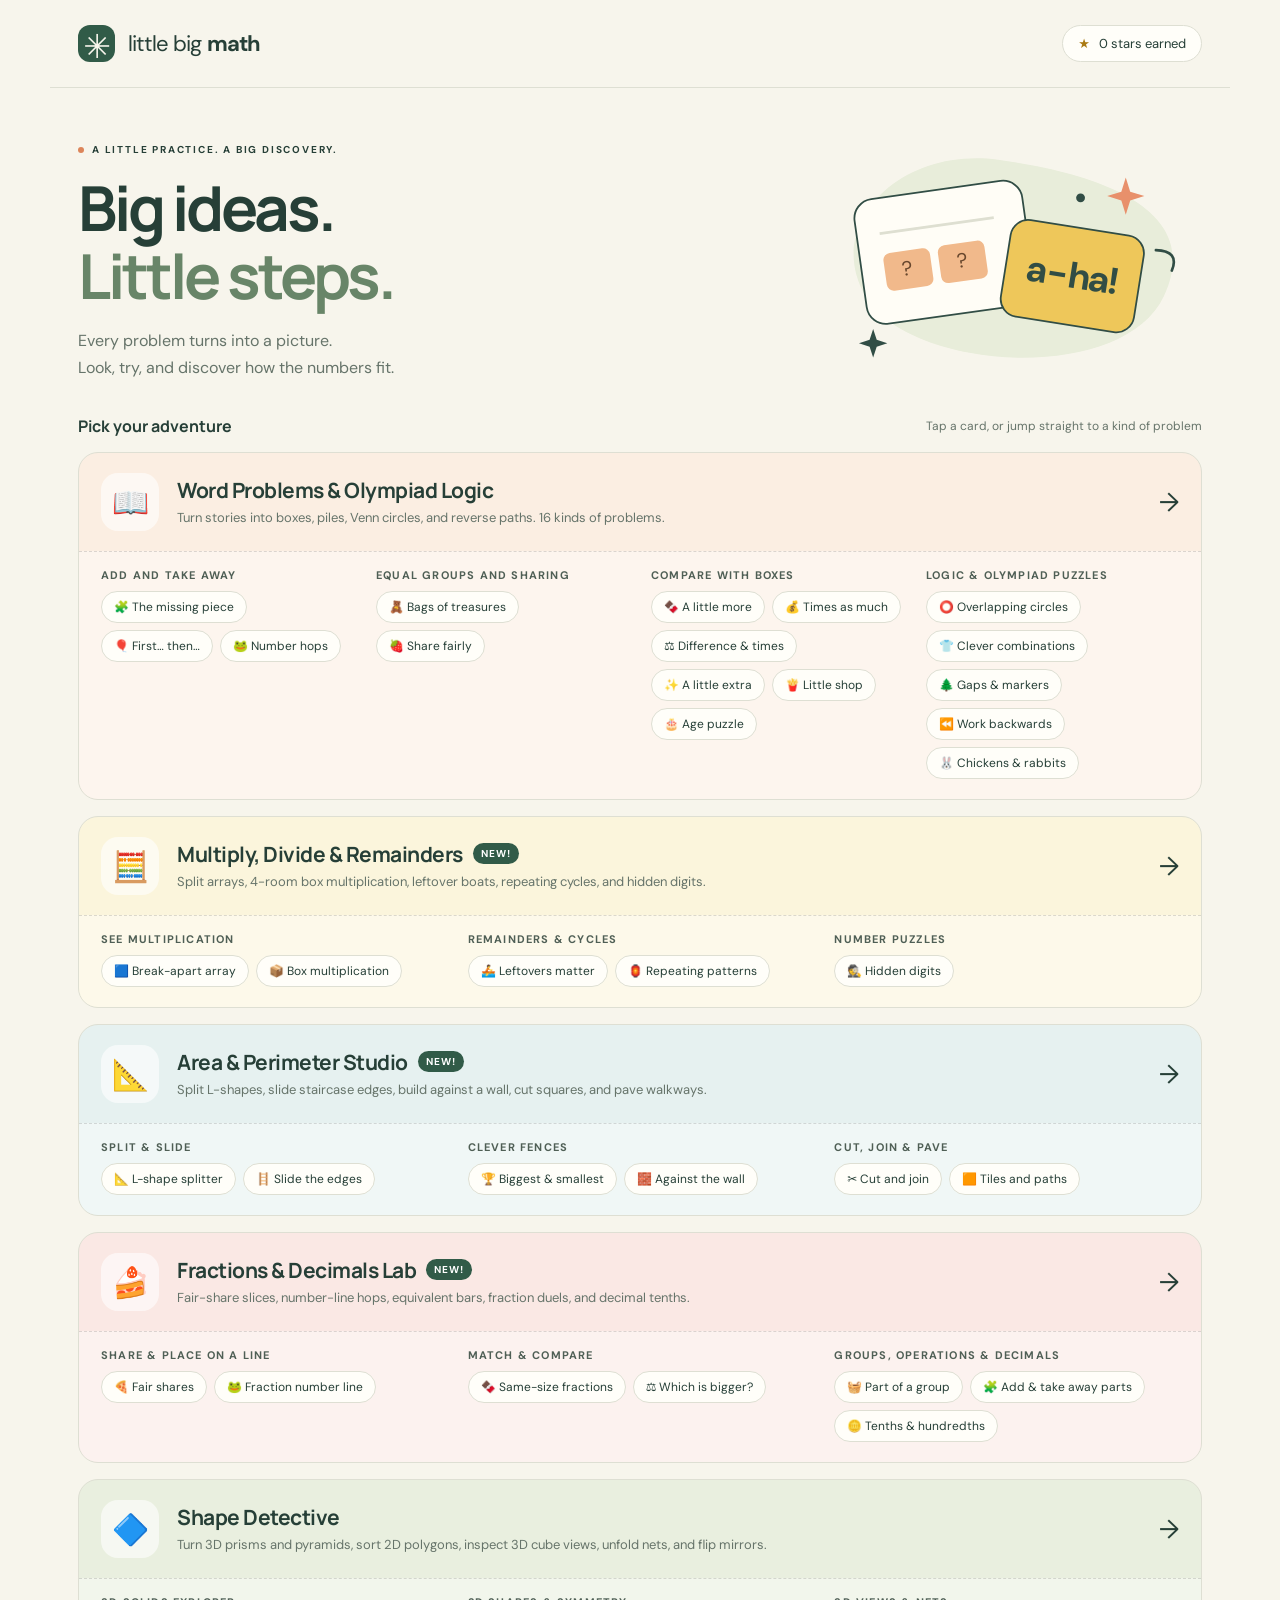
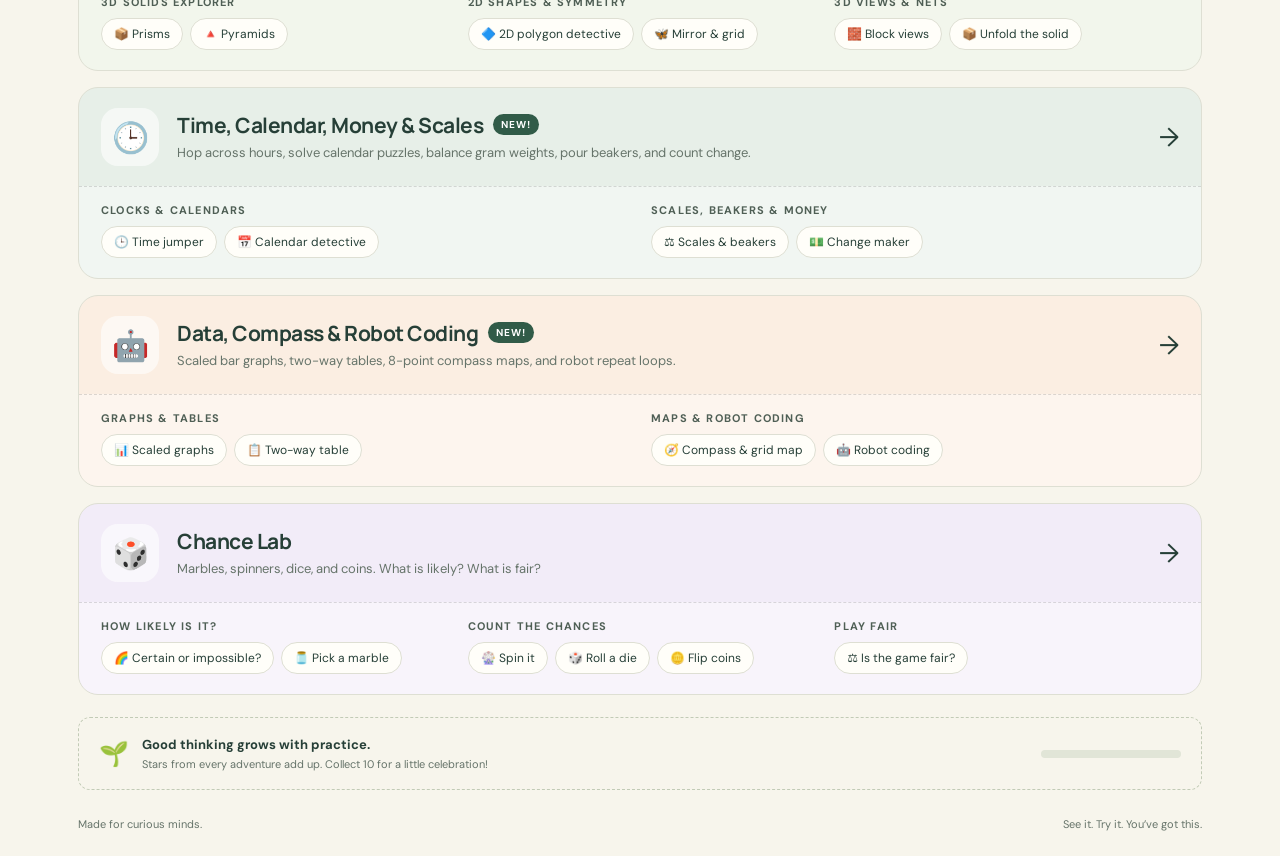
==== commit 08259410: "Add full Grade 3 curriculum adventures (Bellevue, China, Ontario)" ====
--- a/index.html
+++ b/index.html
@@ -36,37 +36,103 @@
         <article class="adventure peach-card">
           <a class="adventure-main" href="word-problems.html">
             <span class="adventure-icon" aria-hidden="true">📖</span>
-            <span class="adventure-text"><strong>Word Problems</strong><small>Turn stories into boxes, piles, and number hops. 9 kinds of problems.</small></span>
+            <span class="adventure-text"><strong>Word Problems &amp; Olympiad Logic</strong><small>Turn stories into boxes, piles, Venn circles, and reverse paths. 16 kinds of problems.</small></span>
             <span class="adventure-go" aria-hidden="true">→</span>
           </a>
           <div class="adventure-groups">
             <div><h3>Add and take away</h3><ul class="chips"><li><a href="word-problems.html#missing">🧩 The missing piece</a></li><li><a href="word-problems.html#twoStep">🎈 First… then…</a></li><li><a href="word-problems.html#count">🐸 Number hops</a></li></ul></div>
             <div><h3>Equal groups and sharing</h3><ul class="chips"><li><a href="word-problems.html#groups">🧸 Bags of treasures</a></li><li><a href="word-problems.html#sharing">🍓 Share fairly</a></li></ul></div>
-            <div><h3>Compare with boxes</h3><ul class="chips"><li><a href="word-problems.html#difference">🍫 A little more</a></li><li><a href="word-problems.html#ratio">💰 Times as much</a></li><li><a href="word-problems.html#extra">✨ A little extra</a></li><li><a href="word-problems.html#shop">🍟 Little shop</a></li></ul></div>
+            <div><h3>Compare with boxes</h3><ul class="chips"><li><a href="word-problems.html#difference">🍫 A little more</a></li><li><a href="word-problems.html#ratio">💰 Times as much</a></li><li><a href="word-problems.html#diffRatio">⚖️ Difference &amp; times</a></li><li><a href="word-problems.html#extra">✨ A little extra</a></li><li><a href="word-problems.html#shop">🍟 Little shop</a></li><li><a href="word-problems.html#age">🎂 Age puzzle</a></li></ul></div>
+            <div><h3>Logic &amp; Olympiad puzzles</h3><ul class="chips"><li><a href="word-problems.html#venn">⭕ Overlapping circles</a></li><li><a href="word-problems.html#combo">👕 Clever combinations</a></li><li><a href="word-problems.html#planting">🌲 Gaps &amp; markers</a></li><li><a href="word-problems.html#backwards">⏪ Work backwards</a></li><li><a href="word-problems.html#chickenRabbit">🐰 Chickens &amp; rabbits</a></li></ul></div>
+          </div>
+        </article>
+
+        <article class="adventure yellow-card">
+          <a class="adventure-main" href="multiply-divide.html">
+            <span class="adventure-icon" aria-hidden="true">🧮</span>
+            <span class="adventure-text"><strong>Multiply, Divide &amp; Remainders <em class="new-badge">New!</em></strong><small>Split arrays, 4-room box multiplication, leftover boats, repeating cycles, and hidden digits.</small></span>
+            <span class="adventure-go" aria-hidden="true">→</span>
+          </a>
+          <div class="adventure-groups">
+            <div><h3>See multiplication</h3><ul class="chips"><li><a href="multiply-divide.html#splitArray">🟦 Break-apart array</a></li><li><a href="multiply-divide.html#boxMult">📦 Box multiplication</a></li></ul></div>
+            <div><h3>Remainders &amp; cycles</h3><ul class="chips"><li><a href="multiply-divide.html#remainders">🚣 Leftovers matter</a></li><li><a href="multiply-divide.html#cycles">🏮 Repeating patterns</a></li></ul></div>
+            <div><h3>Number puzzles</h3><ul class="chips"><li><a href="multiply-divide.html#cryptarithm">🕵️ Hidden digits</a></li></ul></div>
+          </div>
+        </article>
+
+        <article class="adventure blue-card">
+          <a class="adventure-main" href="area-perimeter.html">
+            <span class="adventure-icon" aria-hidden="true">📐</span>
+            <span class="adventure-text"><strong>Area &amp; Perimeter Studio <em class="new-badge">New!</em></strong><small>Split L-shapes, slide staircase edges, build against a wall, cut squares, and pave walkways.</small></span>
+            <span class="adventure-go" aria-hidden="true">→</span>
+          </a>
+          <div class="adventure-groups">
+            <div><h3>Split &amp; slide</h3><ul class="chips"><li><a href="area-perimeter.html#rectilinear">📐 L-shape splitter</a></li><li><a href="area-perimeter.html#staircase">🪜 Slide the edges</a></li></ul></div>
+            <div><h3>Clever fences</h3><ul class="chips"><li><a href="area-perimeter.html#maxMin">🏆 Biggest &amp; smallest</a></li><li><a href="area-perimeter.html#wallFence">🧱 Against the wall</a></li></ul></div>
+            <div><h3>Cut, join &amp; pave</h3><ul class="chips"><li><a href="area-perimeter.html#cutPaste">✂️ Cut and join</a></li><li><a href="area-perimeter.html#paving">🟧 Tiles and paths</a></li></ul></div>
+          </div>
+        </article>
+
+        <article class="adventure coral-card">
+          <a class="adventure-main" href="fractions.html">
+            <span class="adventure-icon" aria-hidden="true">🍰</span>
+            <span class="adventure-text"><strong>Fractions &amp; Decimals Lab <em class="new-badge">New!</em></strong><small>Fair-share slices, number-line hops, equivalent bars, fraction duels, and decimal tenths.</small></span>
+            <span class="adventure-go" aria-hidden="true">→</span>
+          </a>
+          <div class="adventure-groups">
+            <div><h3>Share &amp; place on a line</h3><ul class="chips"><li><a href="fractions.html#fairShare">🍕 Fair shares</a></li><li><a href="fractions.html#numberLine">🐸 Fraction number line</a></li></ul></div>
+            <div><h3>Match &amp; compare</h3><ul class="chips"><li><a href="fractions.html#equivalent">🍫 Same-size fractions</a></li><li><a href="fractions.html#compare">⚖️ Which is bigger?</a></li></ul></div>
+            <div><h3>Groups, operations &amp; decimals</h3><ul class="chips"><li><a href="fractions.html#ofWhole">🧺 Part of a group</a></li><li><a href="fractions.html#fracAddSub">🧩 Add &amp; take away parts</a></li><li><a href="fractions.html#decimals">🪙 Tenths &amp; hundredths</a></li></ul></div>
+          </div>
+        </article>
+
+        <article class="adventure green-card">
+          <a class="adventure-main" href="geometry.html">
+            <span class="adventure-icon" aria-hidden="true">🔷</span>
+            <span class="adventure-text"><strong>Shape Detective</strong><small>Turn 3D prisms and pyramids, sort 2D polygons, inspect 3D cube views, unfold nets, and flip mirrors.</small></span>
+            <span class="adventure-go" aria-hidden="true">→</span>
+          </a>
+          <div class="adventure-groups">
+            <div><h3>3D solids explorer</h3><ul class="chips"><li><a href="geometry.html#prism">📦 Prisms</a></li><li><a href="geometry.html#pyramid">🔺 Pyramids</a></li></ul></div>
+            <div><h3>2D shapes &amp; symmetry</h3><ul class="chips"><li><a href="geometry.html#quads">🔷 2D polygon detective</a></li><li><a href="geometry.html#symmetry">🦋 Mirror &amp; grid</a></li></ul></div>
+            <div><h3>3D views &amp; nets</h3><ul class="chips"><li><a href="geometry.html#views">🧱 Block views</a></li><li><a href="geometry.html#nets">📦 Unfold the solid</a></li></ul></div>
+          </div>
+        </article>
+
+        <article class="adventure sage-card">
+          <a class="adventure-main" href="measurement.html">
+            <span class="adventure-icon" aria-hidden="true">🕒</span>
+            <span class="adventure-text"><strong>Time, Calendar, Money &amp; Scales <em class="new-badge">New!</em></strong><small>Hop across hours, solve calendar puzzles, balance gram weights, pour beakers, and count change.</small></span>
+            <span class="adventure-go" aria-hidden="true">→</span>
+          </a>
+          <div class="adventure-groups">
+            <div><h3>Clocks &amp; calendars</h3><ul class="chips"><li><a href="measurement.html#elapsedTime">🕒 Time jumper</a></li><li><a href="measurement.html#calendar">📅 Calendar detective</a></li></ul></div>
+            <div><h3>Scales, beakers &amp; money</h3><ul class="chips"><li><a href="measurement.html#scalesBeakers">⚖️ Scales &amp; beakers</a></li><li><a href="measurement.html#changeMaker">💵 Change maker</a></li></ul></div>
+          </div>
+        </article>
+
+        <article class="adventure peach-card">
+          <a class="adventure-main" href="data-coding.html">
+            <span class="adventure-icon" aria-hidden="true">🤖</span>
+            <span class="adventure-text"><strong>Data, Compass &amp; Robot Coding <em class="new-badge">New!</em></strong><small>Scaled bar graphs, two-way tables, 8-point compass maps, and robot repeat loops.</small></span>
+            <span class="adventure-go" aria-hidden="true">→</span>
+          </a>
+          <div class="adventure-groups">
+            <div><h3>Graphs &amp; tables</h3><ul class="chips"><li><a href="data-coding.html#scaledGraph">📊 Scaled graphs</a></li><li><a href="data-coding.html#twoWayTable">📋 Two-way table</a></li></ul></div>
+            <div><h3>Maps &amp; robot coding</h3><ul class="chips"><li><a href="data-coding.html#compassGrid">🧭 Compass &amp; grid map</a></li><li><a href="data-coding.html#codingBot">🤖 Robot coding</a></li></ul></div>
           </div>
         </article>
 
         <article class="adventure lilac-card">
           <a class="adventure-main" href="probability.html">
             <span class="adventure-icon" aria-hidden="true">🎲</span>
-            <span class="adventure-text"><strong>Chance Lab <em class="new-badge">New!</em></strong><small>Marbles, spinners, dice, and coins. What is likely? What is fair?</small></span>
+            <span class="adventure-text"><strong>Chance Lab</strong><small>Marbles, spinners, dice, and coins. What is likely? What is fair?</small></span>
             <span class="adventure-go" aria-hidden="true">→</span>
           </a>
           <div class="adventure-groups">
             <div><h3>How likely is it?</h3><ul class="chips"><li><a href="probability.html#words">🌈 Certain or impossible?</a></li><li><a href="probability.html#likely">🫙 Pick a marble</a></li></ul></div>
             <div><h3>Count the chances</h3><ul class="chips"><li><a href="probability.html#spinner">🎡 Spin it</a></li><li><a href="probability.html#dice">🎲 Roll a die</a></li><li><a href="probability.html#coins">🪙 Flip coins</a></li></ul></div>
             <div><h3>Play fair</h3><ul class="chips"><li><a href="probability.html#fair">⚖️ Is the game fair?</a></li></ul></div>
-          </div>
-        </article>
-
-        <article class="adventure green-card">
-          <a class="adventure-main" href="geometry.html">
-            <span class="adventure-icon" aria-hidden="true">🔷</span>
-            <span class="adventure-text"><strong>Shape Detective</strong><small>Turn 3D prisms and pyramids. Count their faces, edges, and corners.</small></span>
-            <span class="adventure-go" aria-hidden="true">→</span>
-          </a>
-          <div class="adventure-groups">
-            <div><h3>3D shapes</h3><ul class="chips"><li><a href="geometry.html#prism">📦 Prisms</a></li><li><a href="geometry.html#pyramid">🔺 Pyramids</a></li></ul></div>
           </div>
         </article>
       </div>
--- a/styles.css
+++ b/styles.css
@@ -32,7 +32,7 @@
 .chips{list-style:none;padding:0;margin:0;display:flex;flex-wrap:wrap;gap:7px}
 .chips a{display:inline-block;background:var(--paper);border:1px solid var(--line);border-radius:30px;padding:7px 12px;font-size:12px;color:var(--ink);text-decoration:none}
 .chips a:hover{border-color:var(--green);background:#f0f2e7}
-.peach-card{background:#fbeee2}.lilac-card{background:#f2ecf8}.green-card{background:#e9efdf}
+.peach-card{background:#fbeee2}.lilac-card{background:#f2ecf8}.green-card{background:#e9efdf}.yellow-card{background:#fbf5dc}.blue-card{background:#e6f1f0}.coral-card{background:#fae8e4}.sage-card{background:#e7efe8}
 
 /* Word problems: grouped topic buttons */
 .topic-groups{display:grid;grid-template-columns:1.25fr .9fr 1.6fr;gap:16px;margin-bottom:26px}
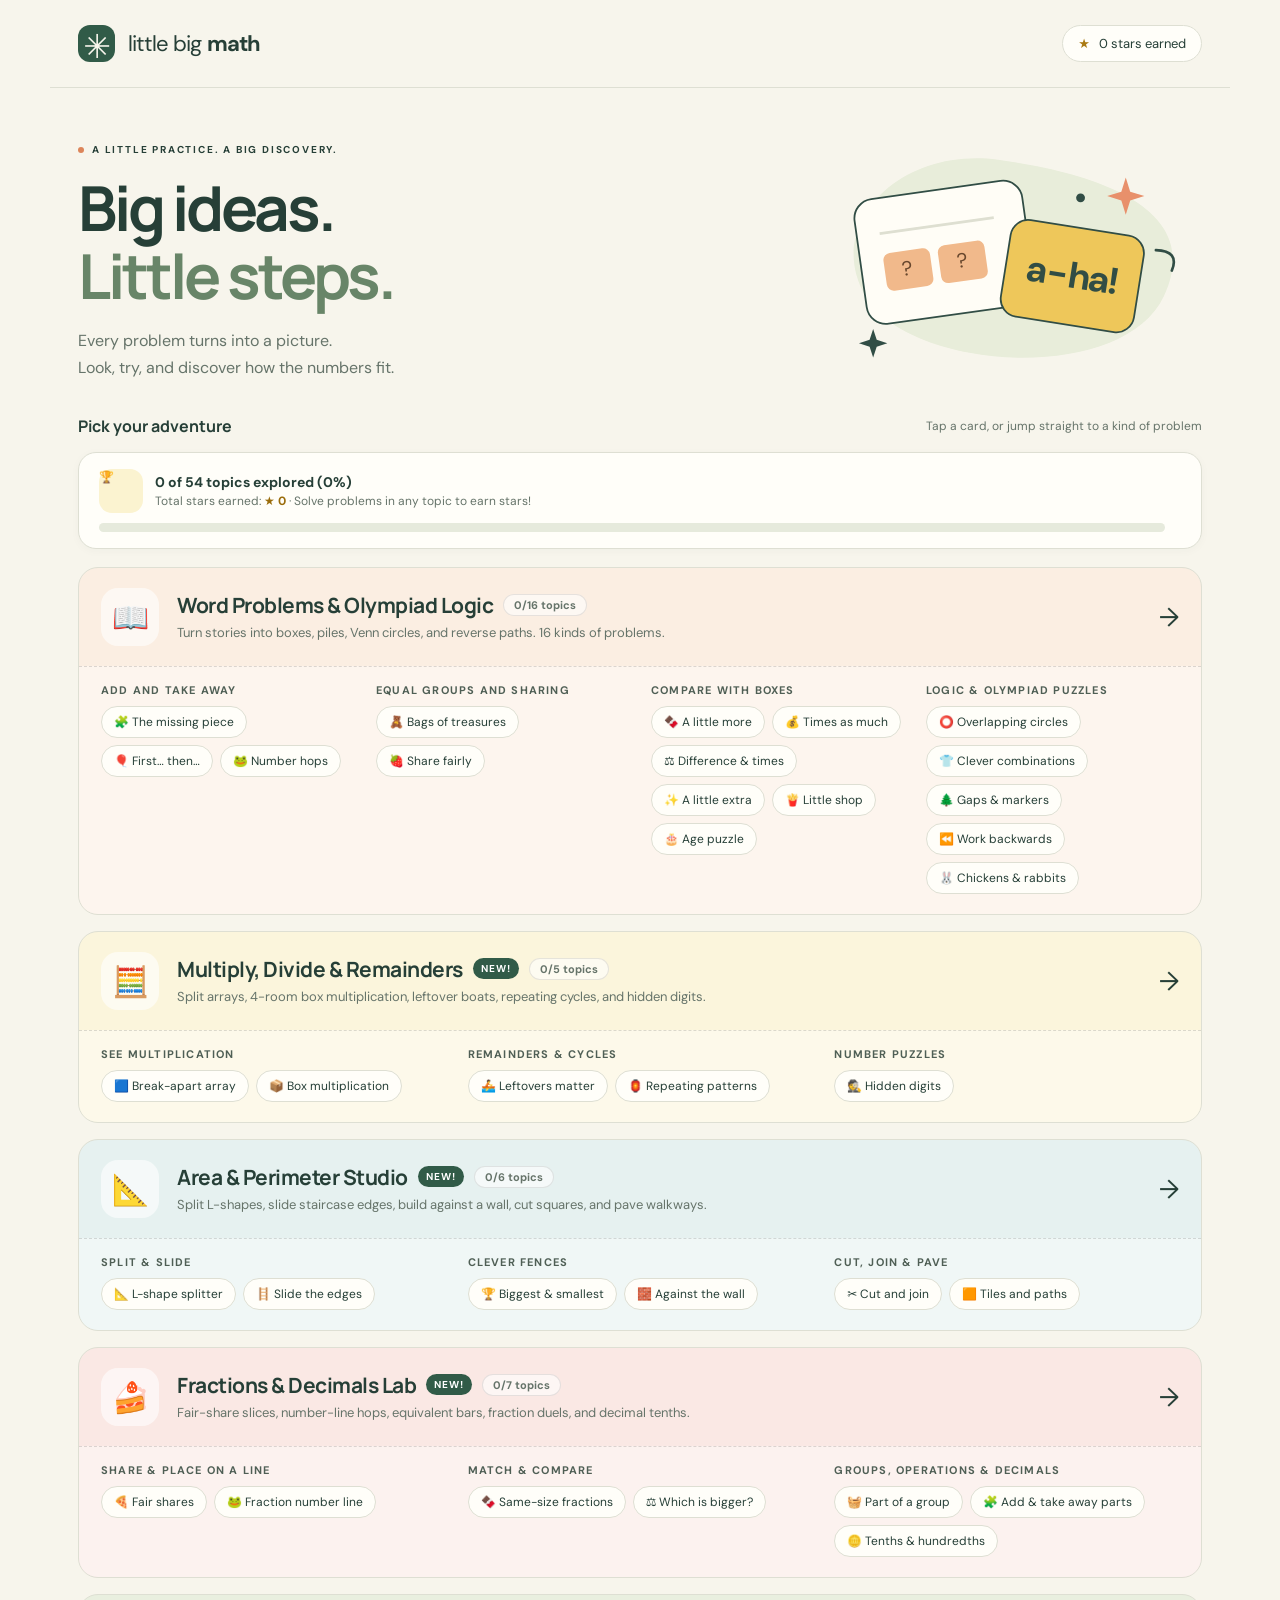
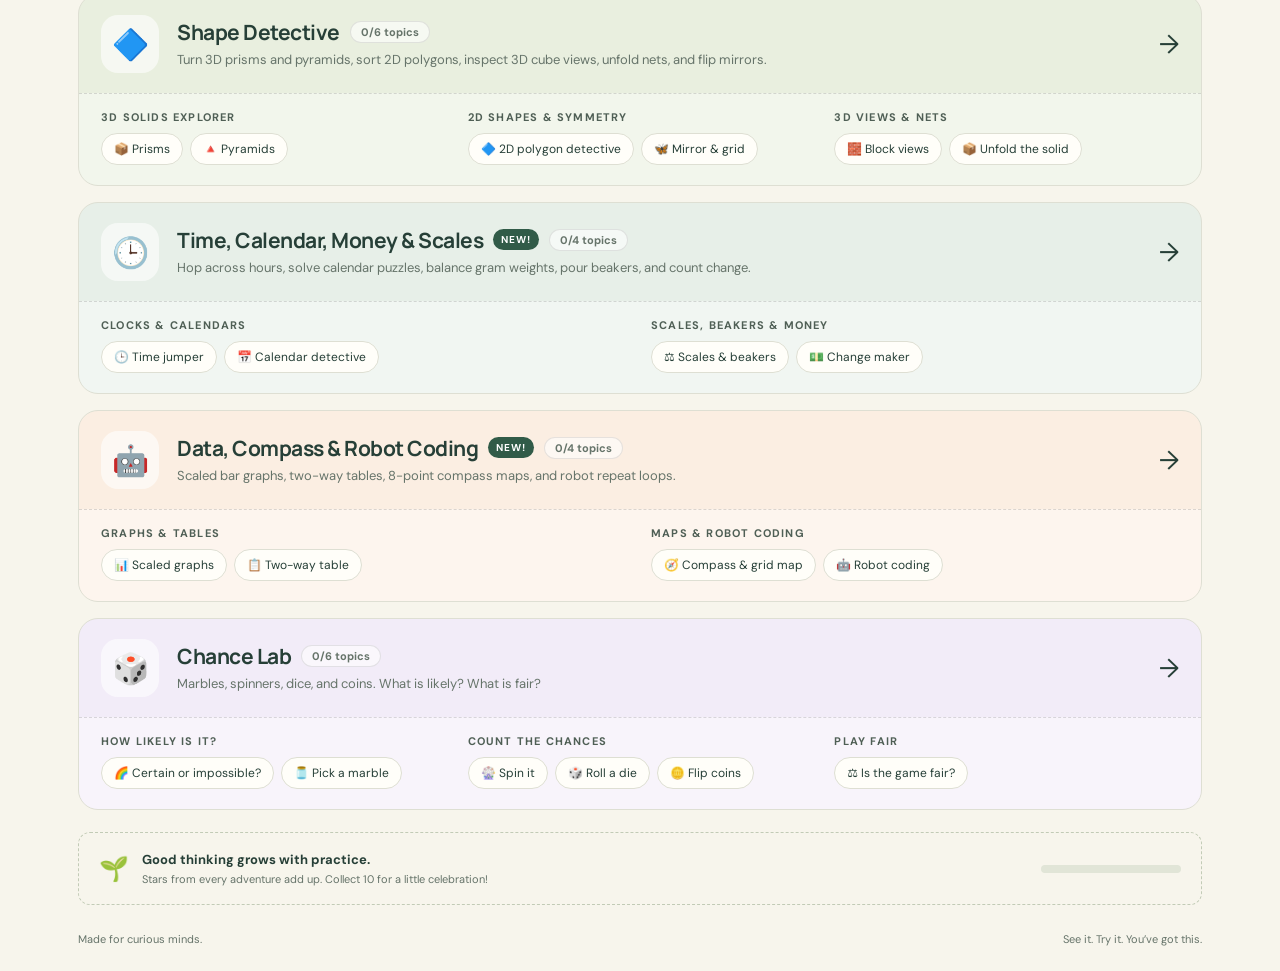
==== commit c048a3e2: "Add localStorage per-topic and total progress tracking across all adventures" ====
--- a/index.html
+++ b/index.html
@@ -6,6 +6,7 @@
   <meta name="theme-color" content="#f7f5ec">
   <title>Little Big Math · See it. Solve it.</title>
   <link rel="stylesheet" href="styles.css">
+  <script defer src="nav.js"></script>
 </head>
 <body>
   <header class="topbar">
--- a/styles.css
+++ b/styles.css
@@ -10,11 +10,74 @@
 @media(prefers-reduced-motion:reduce){*{animation:none!important;transition:none!important}}
 
 /* Shared page navigation */
-.topbar-right{display:flex;align-items:center;gap:16px}
-.back-link{color:var(--ink);font-size:13px;text-decoration:none}
-.back-link:hover{text-decoration:underline}
-.page-hero{padding:35px 28px 26px}
+.topbar{position:sticky;top:0;z-index:30;background:color-mix(in srgb,var(--bg) 92%,transparent);backdrop-filter:blur(8px)}
+.topbar-right{display:flex;align-items:center;gap:12px;flex-wrap:wrap}
+.back-link{color:var(--ink);font-size:13px;font-weight:600;text-decoration:none;padding:7px 12px;border-radius:20px;border:1px solid var(--line);background:var(--paper)}
+.back-link:hover{border-color:var(--green);background:#f0f2e7;text-decoration:none}
+.adventure-switcher{font-size:12px;font-weight:600;border:1px solid var(--line);border-radius:20px;padding:7px 12px;background:var(--paper);color:var(--ink);max-width:220px}
+.adventure-switcher:hover{border-color:var(--green)}
+.page-hero{padding:35px 28px 26px;transition:padding .2s}
 .page-hero h1{font-size:clamp(37px,4.5vw,54px)}
+body.topics-collapsed-body .page-hero{padding:18px 28px 14px}
+body.topics-collapsed-body .page-hero h1{font-size:clamp(26px,3.2vw,36px);margin:8px 0}
+body.topics-collapsed-body .page-hero .hero-description{display:none}
+.sr-only{position:absolute;width:1px;height:1px;padding:0;margin:-1px;overflow:hidden;clip:rect(0,0,0,0);white-space:nowrap;border:0}
+
+/* Streamlined Topic Picker & Workspace Navigation Bar */
+.section-heading-actions{display:flex;align-items:center;gap:12px}
+.jump-workspace-btn{border:1px solid var(--green);background:#edf1e4;color:var(--green);border-radius:20px;padding:6px 13px;font-size:12px;font-weight:700}
+.jump-workspace-btn:hover{background:var(--green);color:#fff}
+.practice.topics-collapsed>.section-heading,.practice.topics-collapsed>.topic-groups{display:none}
+.workspace-nav{background:var(--paper);border:1px solid var(--line);border-radius:16px;padding:12px 14px;margin-bottom:18px;box-shadow:0 2px 10px #263f370a;scroll-margin-top:88px}
+.workspace-nav-top{display:flex;align-items:center;justify-content:space-between;gap:10px;flex-wrap:wrap}
+.back-to-topics-btn{display:inline-flex;align-items:center;gap:7px;border:1.5px solid var(--green);background:#edf1e4;color:var(--ink);border-radius:30px;padding:8px 14px;font-size:13px;font-weight:700}
+.back-to-topics-btn:hover,.back-to-topics-btn.is-open{background:var(--green);color:#fff}
+.back-to-topics-btn.is-open .topic-count-badge{background:#fff3;color:#fff}
+.topic-count-badge{background:var(--green);color:#fff;font-size:11px;padding:2px 7px;border-radius:20px;font-weight:700}
+.quick-topic-picker{flex:1;min-width:190px;max-width:340px}
+.quick-topic-select{width:100%;border:1px solid #bdcbb2;border-radius:10px;padding:8px 11px;background:#fff;color:var(--ink);font-size:13px;font-weight:600}
+.quick-topic-select:hover{border-color:var(--green)}
+.workspace-nav-actions{display:flex;align-items:center;gap:6px;flex-wrap:wrap}
+.nav-pill-btn{border:1px solid var(--line);background:#fff;color:var(--ink);border-radius:20px;padding:7px 12px;font-size:12px;font-weight:600}
+.nav-pill-btn:hover{border-color:var(--green);background:#f0f2e7}
+.surprise-pill{background:#fbf5dc;border-color:#dfd199}
+.quick-topic-strip{display:flex;align-items:center;gap:6px;overflow-x:auto;padding:10px 2px 2px;margin-top:10px;border-top:1px dashed var(--line);scrollbar-width:thin}
+.strip-chip{display:inline-flex;align-items:center;gap:5px;white-space:nowrap;border:1px solid var(--line);background:var(--bg);color:var(--ink);border-radius:20px;padding:5px 11px;font-size:12px;font-weight:500;flex-shrink:0}
+.strip-chip:hover{border-color:var(--green);background:#edf1e4}
+.strip-chip[aria-pressed=true]{background:var(--green);border-color:var(--green);color:#fff;font-weight:700}
+.card-top-left{display:flex;align-items:center;gap:9px;flex-wrap:wrap}
+.inline-topics-btn{border:1px solid #c3cfb8;background:#f3f6ec;color:var(--green);border-radius:16px;padding:4px 10px;font-size:11px;font-weight:700}
+.inline-topics-btn:hover{background:var(--green);color:#fff;border-color:var(--green)}
+.current-topic-stars{font-size:11px;font-weight:700;padding:3px 9px;border-radius:14px;background:#f4f5ec;color:var(--muted);border:1px solid var(--line)}
+.current-topic-stars.has-earned{background:#fbf3d0;color:#7d580a;border-color:#e2c66d}
+.topic-star-badge{position:absolute;right:11px;bottom:10px;background:#fbf3d0;color:#7d580a;border:1px solid #e2c66d;border-radius:12px;padding:1px 7px;font-size:10px;font-weight:700}
+.topic.topic-solved{border-color:#b5caa5;background:#fafcf6}
+.strip-chip-stars{background:#fbf3d0;color:#7d580a;border-radius:10px;padding:1px 6px;font-size:10px;font-weight:700}
+.strip-chip[aria-pressed=true] .strip-chip-stars{background:#fff3;color:#fff}
+
+/* Home Progress Dashboard & Per-Topic Badges */
+.home-progress-dashboard{display:flex;align-items:center;justify-content:space-between;gap:16px;flex-wrap:wrap;background:var(--paper);border:1px solid var(--line);border-radius:18px;padding:16px 20px;margin-bottom:18px;box-shadow:0 2px 10px #263f3708}
+.dashboard-stats{flex:1;min-width:250px}
+.dashboard-stat-main{display:flex;align-items:center;gap:12px;margin-bottom:10px}
+.dashboard-badge-icon{font-size:26px;width:44px;height:44px;display:grid;place-items:center;background:#fbf3d0;border-radius:13px;flex-shrink:0}
+.dashboard-stat-main strong{display:block;font-size:14px;margin-bottom:2px}
+.dashboard-stat-main span{display:block;font-size:12px;color:var(--muted)}
+.dashboard-stat-main b{color:#9a6c0b}
+.dashboard-bar-wrap{height:9px;background:#e6eadc;border-radius:10px;overflow:hidden}
+.dashboard-bar-fill{height:100%;background:linear-gradient(90deg,#729866,#315b48);border-radius:10px;transition:width .35s}
+.dashboard-actions{display:flex;align-items:center;gap:10px;flex-wrap:wrap}
+.resume-btn{display:inline-flex;align-items:center;gap:8px;background:var(--green);color:#fff;text-decoration:none;padding:10px 15px;border-radius:24px;font-size:12px;font-weight:600}
+.resume-btn:hover{background:#234636}
+.resume-btn small{opacity:.85;font-weight:400}
+.reset-progress-btn{border:1px solid var(--line);background:transparent;color:var(--muted);border-radius:20px;padding:7px 11px;font-size:11px}
+.reset-progress-btn:hover{border-color:#ad633c;color:#ad633c;background:#fff4ec}
+.adventure-text strong{flex-wrap:wrap}
+.adventure-progress-pill{font-family:'DM Sans',system-ui,sans-serif;font-size:11px;font-weight:700;letter-spacing:0;background:#fff9;border:1px solid #00000018;color:var(--muted);border-radius:20px;padding:3px 10px}
+.adventure-progress-pill.has-progress{background:#fbf3d0;border-color:#dfc368;color:#755208}
+.adventure-progress-pill.is-complete{background:var(--green);border-color:var(--green);color:#fff}
+.chips a{display:inline-flex;align-items:center;gap:6px}
+.chips a.chip-solved{background:#f7fbf2;border-color:#9bbb89}
+.chip-star-badge{background:#fbf3d0;color:#7a5608;border:1px solid #e2c66d;border-radius:12px;padding:1px 6px;font-size:10px;font-weight:700}
 
 /* Landing page: adventure cards */
 .adventures{display:grid;gap:16px;margin-bottom:8px}
@@ -41,4 +104,4 @@
 .topic-group-title small{flex-basis:100%;font-weight:400;font-size:11px;color:var(--muted)}
 .topic-group .topics{grid-template-columns:repeat(auto-fit,minmax(110px,1fr));margin-bottom:0;gap:8px}
 @media(max-width:980px){.topic-groups{grid-template-columns:1fr}.topic-group .topics{grid-template-columns:repeat(auto-fill,minmax(150px,1fr))}}
-@media(max-width:640px){.page-hero{padding:26px 18px 20px}.topbar-right{gap:10px}.back-link{font-size:11px}.adventure-main{padding:16px;gap:13px}.adventure-icon{width:46px;height:46px;font-size:24px}.adventure-text strong{font-size:18px}.adventure-groups{padding:14px 16px 16px}.topic-group .topics{grid-template-columns:repeat(2,1fr)}}
+@media(max-width:640px){.page-hero{padding:26px 18px 20px}.topbar-right{gap:8px}.back-link{font-size:11px;padding:5px 9px}.adventure-switcher{max-width:155px;font-size:11px;padding:5px 8px}.workspace-nav{padding:10px 11px}.quick-topic-picker{min-width:100%;order:3}.adventure-main{padding:16px;gap:13px}.adventure-icon{width:46px;height:46px;font-size:24px}.adventure-text strong{font-size:18px}.adventure-groups{padding:14px 16px 16px}.topic-group .topics{grid-template-columns:repeat(2,1fr)}}
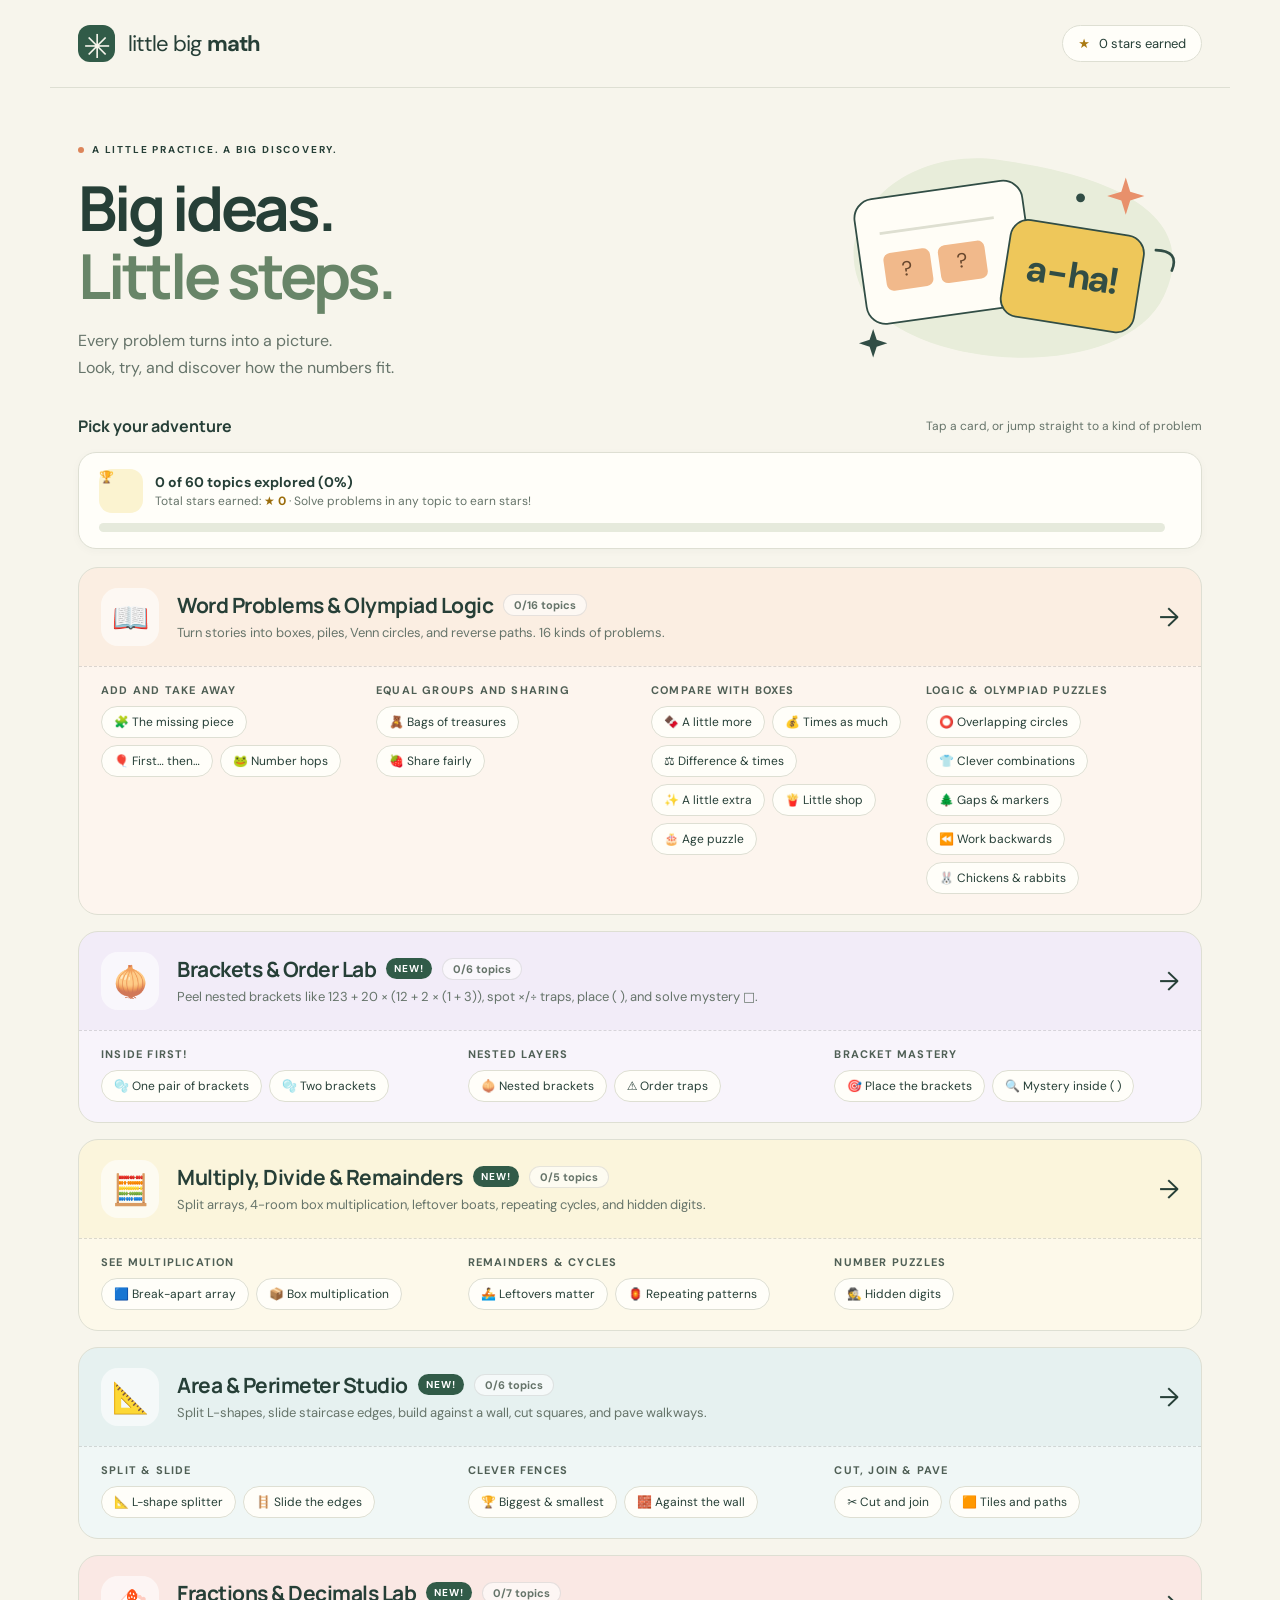
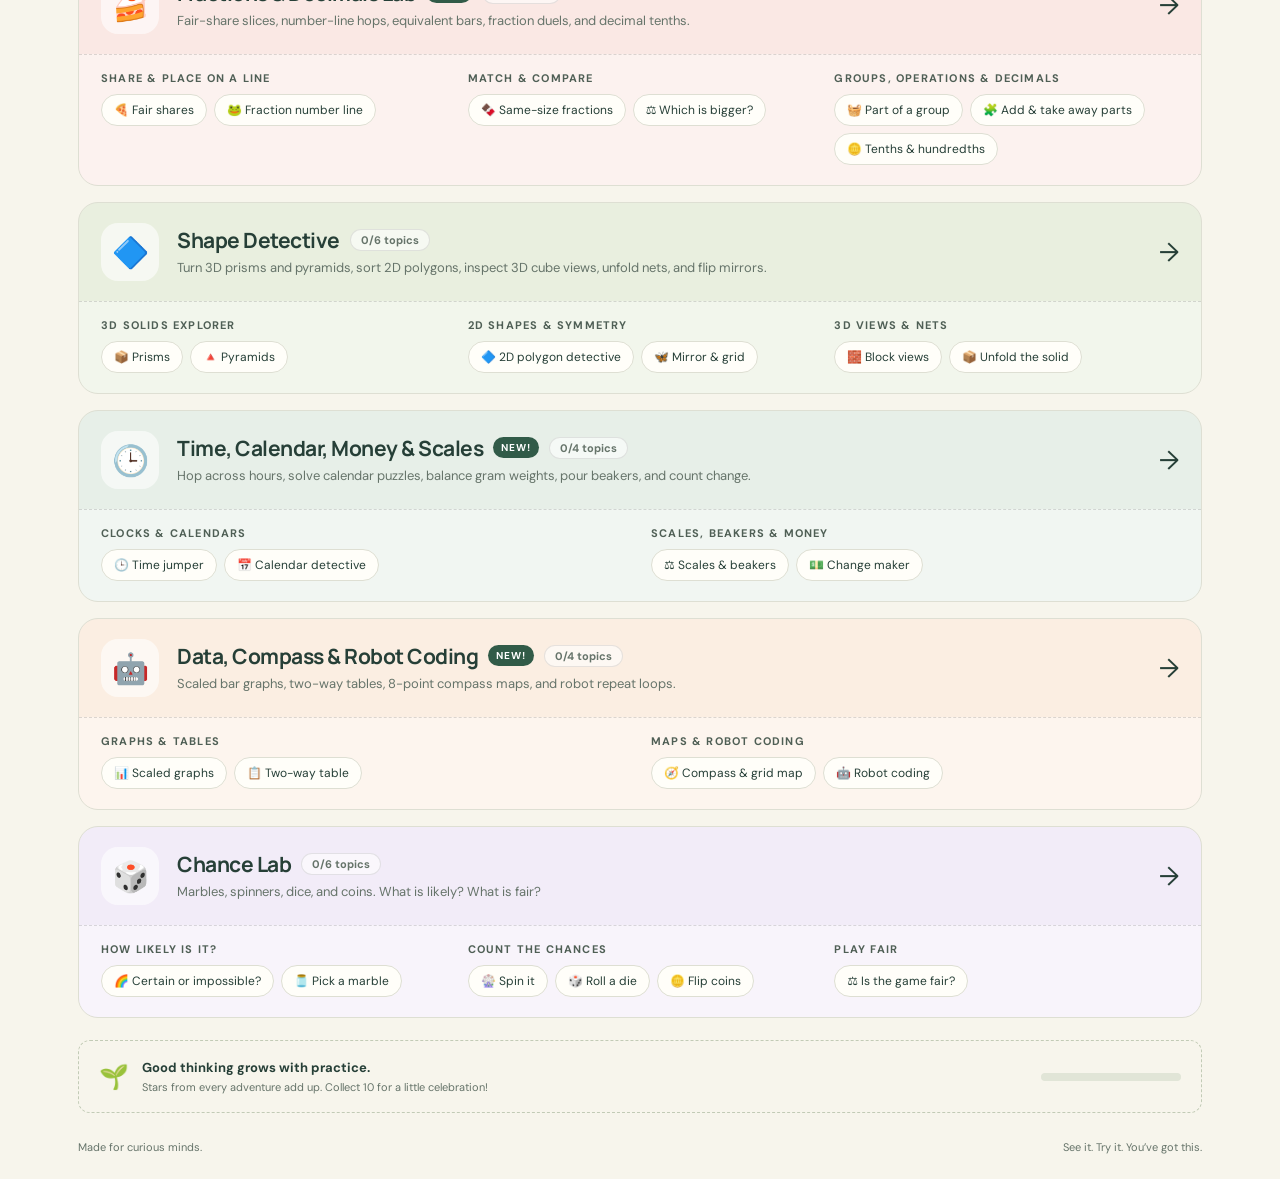
==== commit d53aa608: "Add Brackets & Order of Operations Lab with nested bracket practice" ====
--- a/index.html
+++ b/index.html
@@ -45,6 +45,19 @@
             <div><h3>Equal groups and sharing</h3><ul class="chips"><li><a href="word-problems.html#groups">🧸 Bags of treasures</a></li><li><a href="word-problems.html#sharing">🍓 Share fairly</a></li></ul></div>
             <div><h3>Compare with boxes</h3><ul class="chips"><li><a href="word-problems.html#difference">🍫 A little more</a></li><li><a href="word-problems.html#ratio">💰 Times as much</a></li><li><a href="word-problems.html#diffRatio">⚖️ Difference &amp; times</a></li><li><a href="word-problems.html#extra">✨ A little extra</a></li><li><a href="word-problems.html#shop">🍟 Little shop</a></li><li><a href="word-problems.html#age">🎂 Age puzzle</a></li></ul></div>
             <div><h3>Logic &amp; Olympiad puzzles</h3><ul class="chips"><li><a href="word-problems.html#venn">⭕ Overlapping circles</a></li><li><a href="word-problems.html#combo">👕 Clever combinations</a></li><li><a href="word-problems.html#planting">🌲 Gaps &amp; markers</a></li><li><a href="word-problems.html#backwards">⏪ Work backwards</a></li><li><a href="word-problems.html#chickenRabbit">🐰 Chickens &amp; rabbits</a></li></ul></div>
+          </div>
+        </article>
+
+        <article class="adventure lilac-card">
+          <a class="adventure-main" href="brackets.html">
+            <span class="adventure-icon" aria-hidden="true">🧅</span>
+            <span class="adventure-text"><strong>Brackets &amp; Order Lab <em class="new-badge">New!</em></strong><small>Peel nested brackets like 123 + 20 × (12 + 2 × (1 + 3)), spot ×/÷ traps, place ( ), and solve mystery □.</small></span>
+            <span class="adventure-go" aria-hidden="true">→</span>
+          </a>
+          <div class="adventure-groups">
+            <div><h3>Inside first!</h3><ul class="chips"><li><a href="brackets.html#oneBracket">🫧 One pair of brackets</a></li><li><a href="brackets.html#twoBrackets">🫧 Two brackets</a></li></ul></div>
+            <div><h3>Nested layers</h3><ul class="chips"><li><a href="brackets.html#nested">🧅 Nested brackets</a></li><li><a href="brackets.html#mixedNest">⚠️ Order traps</a></li></ul></div>
+            <div><h3>Bracket mastery</h3><ul class="chips"><li><a href="brackets.html#addBrackets">🎯 Place the brackets</a></li><li><a href="brackets.html#missingInBracket">🔍 Mystery inside ( )</a></li></ul></div>
           </div>
         </article>
 
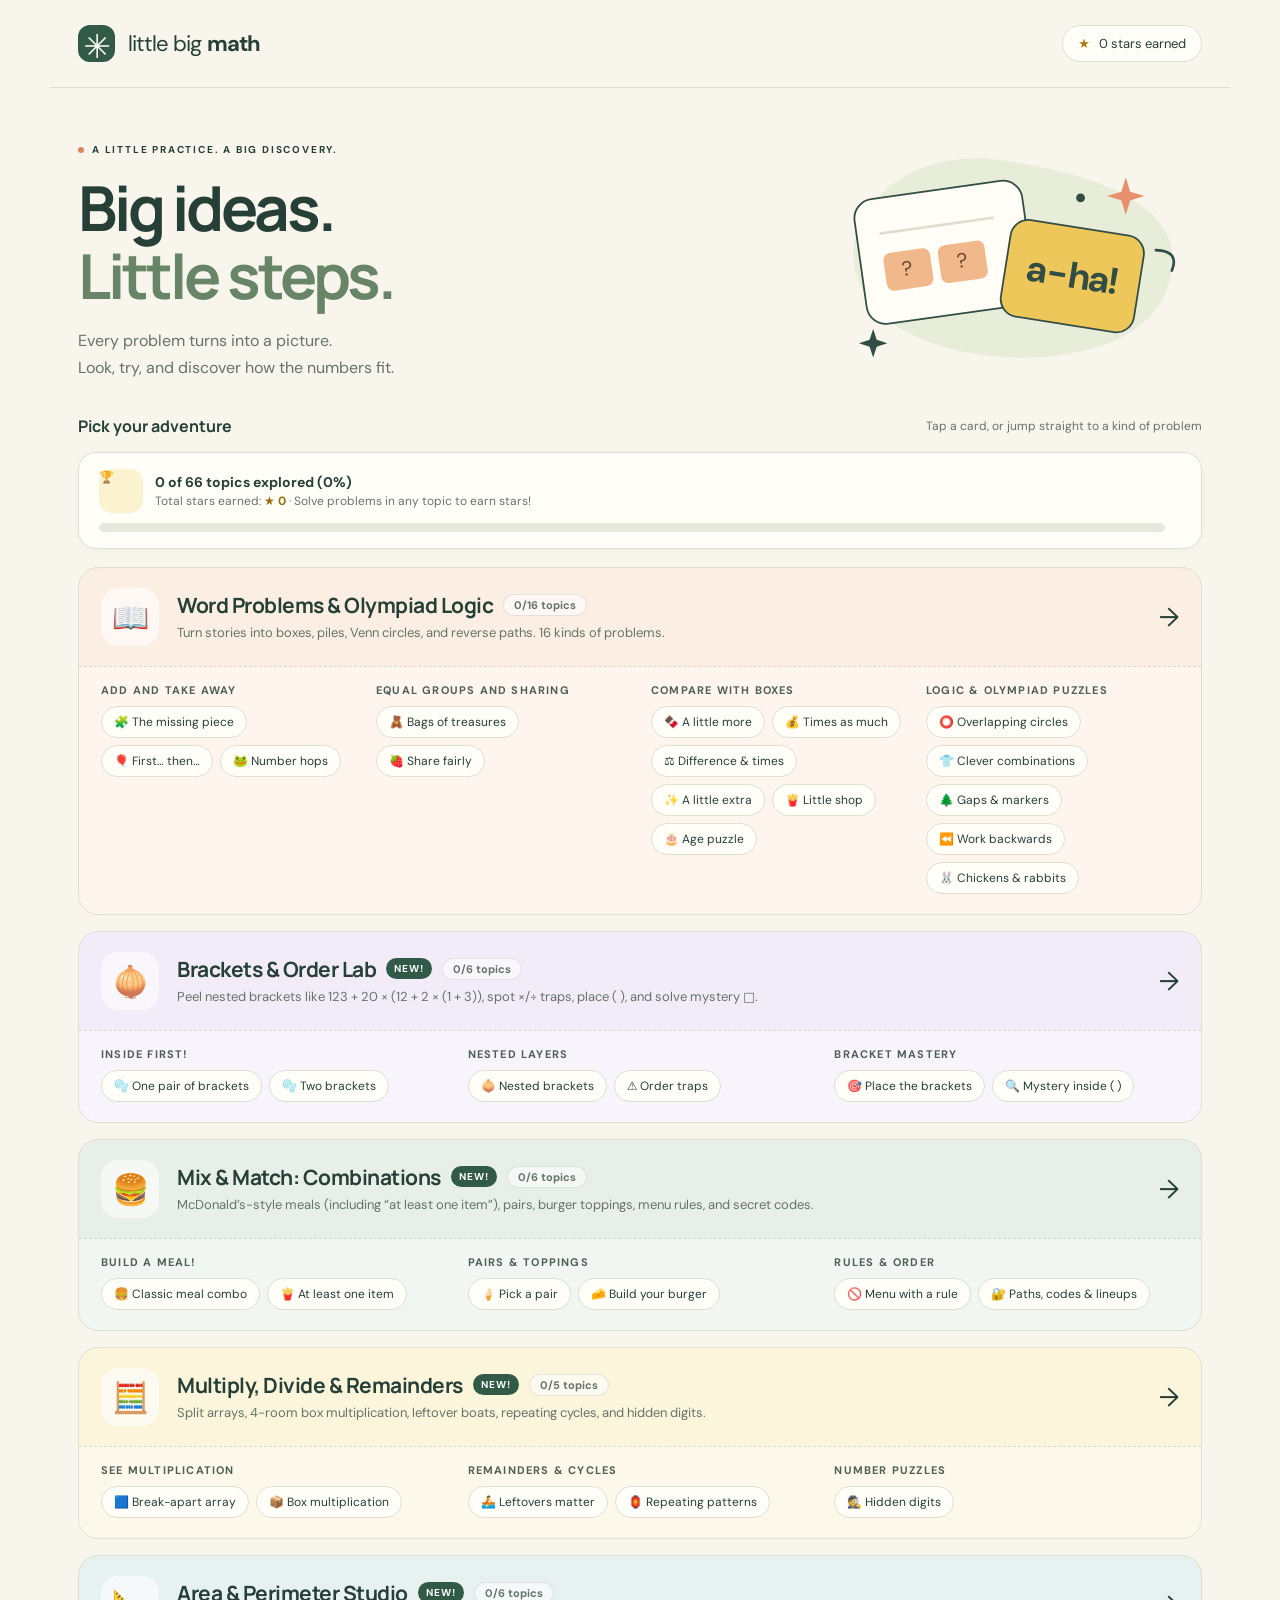
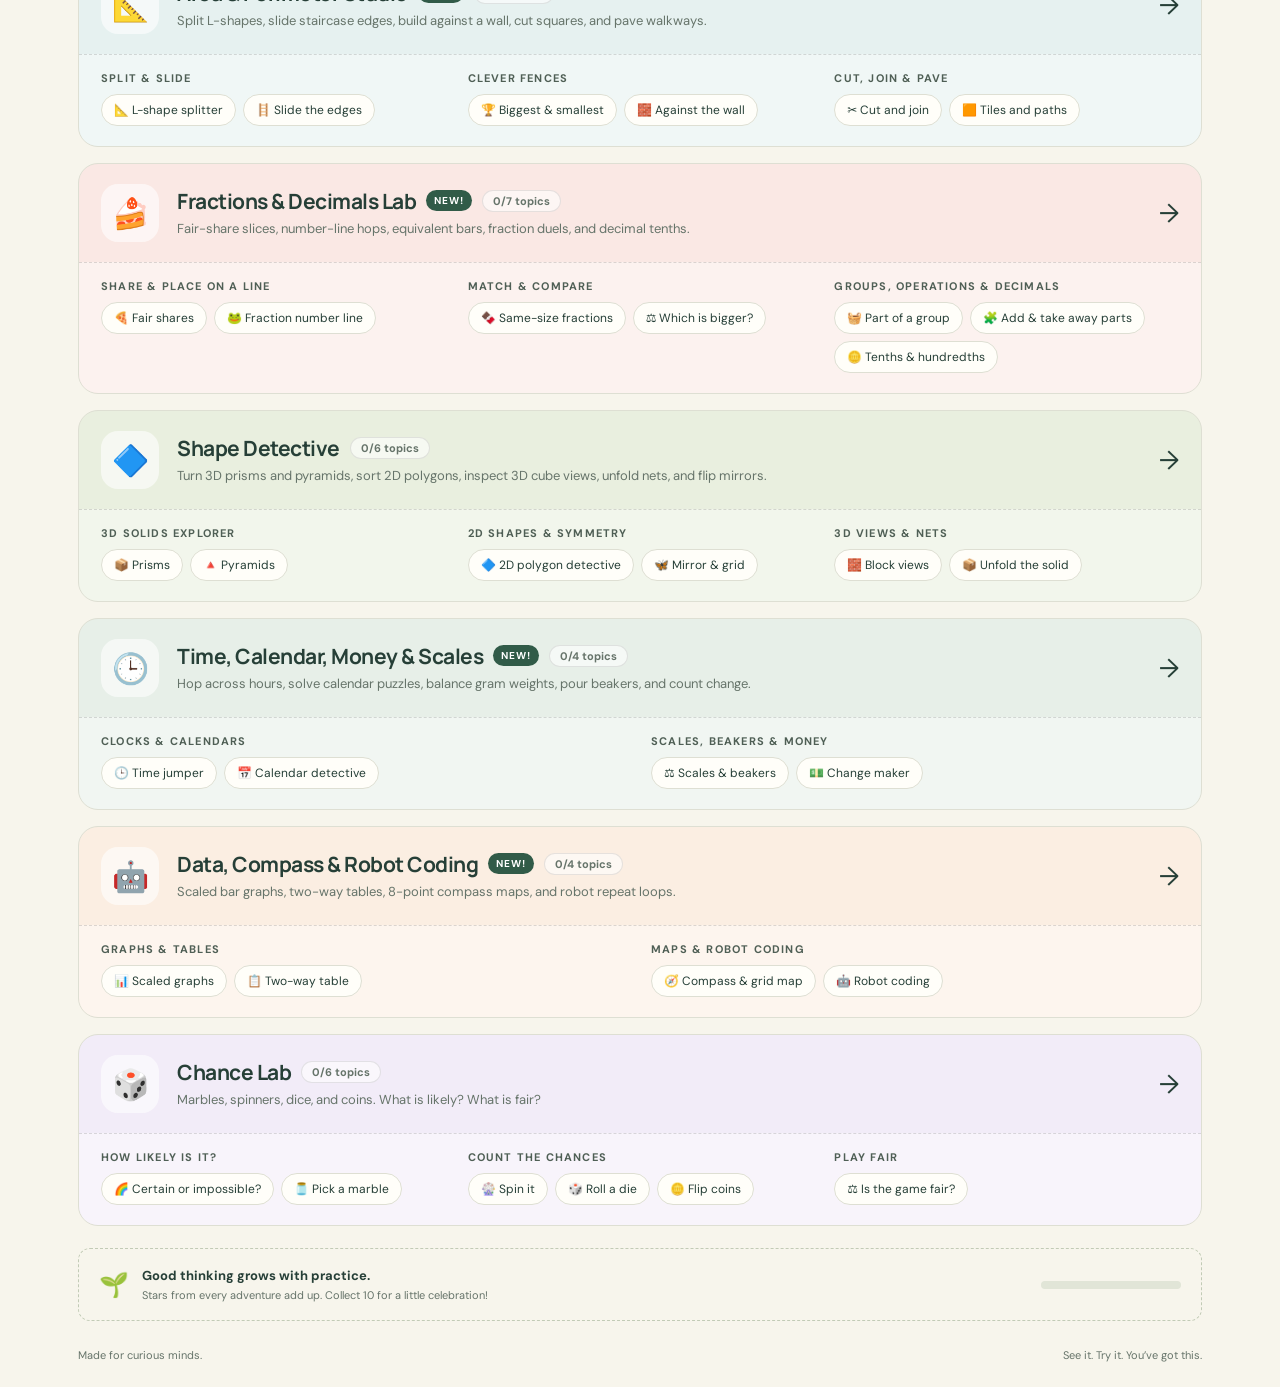
==== commit 611b143a: "Add Mix & Match: Combinations Lab with menu & at-least-one problems" ====
--- a/index.html
+++ b/index.html
@@ -58,6 +58,19 @@
             <div><h3>Inside first!</h3><ul class="chips"><li><a href="brackets.html#oneBracket">🫧 One pair of brackets</a></li><li><a href="brackets.html#twoBrackets">🫧 Two brackets</a></li></ul></div>
             <div><h3>Nested layers</h3><ul class="chips"><li><a href="brackets.html#nested">🧅 Nested brackets</a></li><li><a href="brackets.html#mixedNest">⚠️ Order traps</a></li></ul></div>
             <div><h3>Bracket mastery</h3><ul class="chips"><li><a href="brackets.html#addBrackets">🎯 Place the brackets</a></li><li><a href="brackets.html#missingInBracket">🔍 Mystery inside ( )</a></li></ul></div>
+          </div>
+        </article>
+
+        <article class="adventure sage-card">
+          <a class="adventure-main" href="combinations.html">
+            <span class="adventure-icon" aria-hidden="true">🍔</span>
+            <span class="adventure-text"><strong>Mix &amp; Match: Combinations <em class="new-badge">New!</em></strong><small>McDonald’s-style meals (including “at least one item”), pairs, burger toppings, menu rules, and secret codes.</small></span>
+            <span class="adventure-go" aria-hidden="true">→</span>
+          </a>
+          <div class="adventure-groups">
+            <div><h3>Build a meal!</h3><ul class="chips"><li><a href="combinations.html#mealCombo">🍔 Classic meal combo</a></li><li><a href="combinations.html#atLeastOne">🍟 At least one item</a></li></ul></div>
+            <div><h3>Pairs &amp; toppings</h3><ul class="chips"><li><a href="combinations.html#pickTwo">🍦 Pick a pair</a></li><li><a href="combinations.html#toppings">🧀 Build your burger</a></li></ul></div>
+            <div><h3>Rules &amp; order</h3><ul class="chips"><li><a href="combinations.html#menuRule">🚫 Menu with a rule</a></li><li><a href="combinations.html#routeCode">🔐 Paths, codes &amp; lineups</a></li></ul></div>
           </div>
         </article>
 
